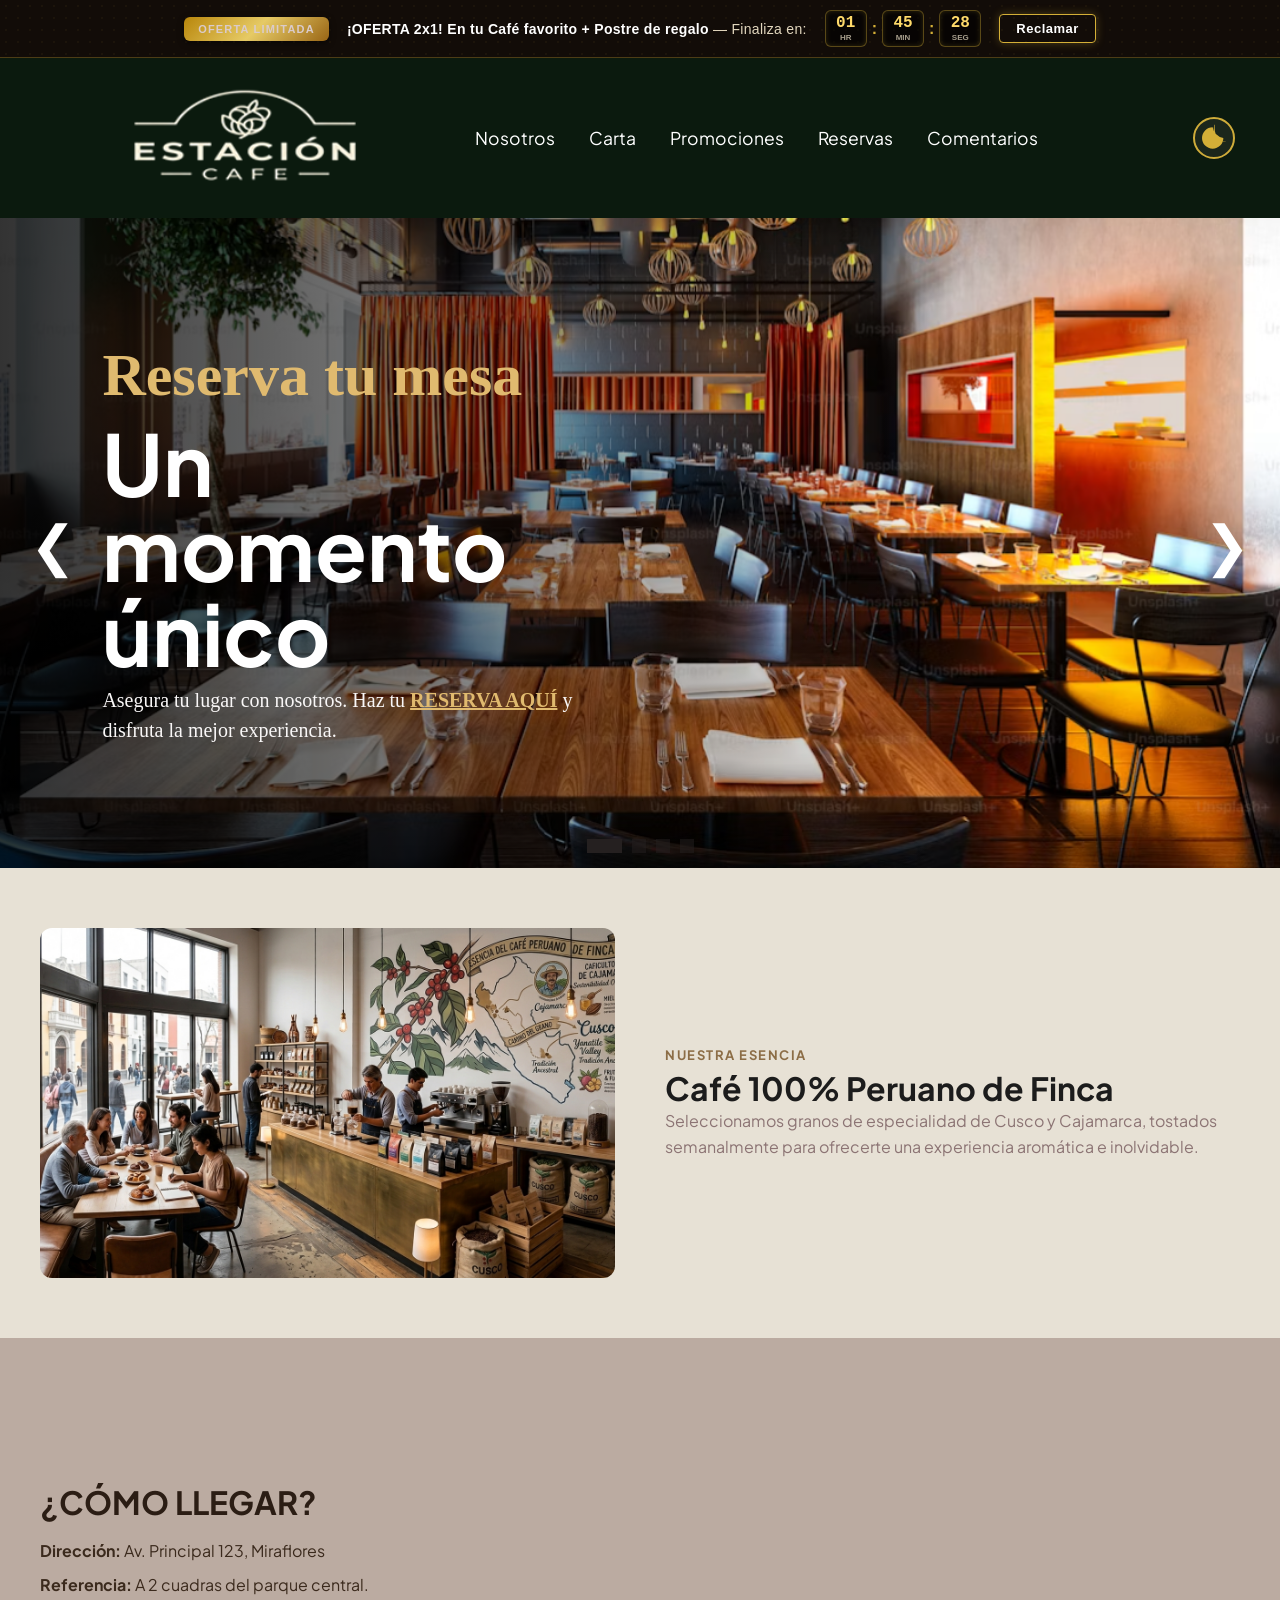
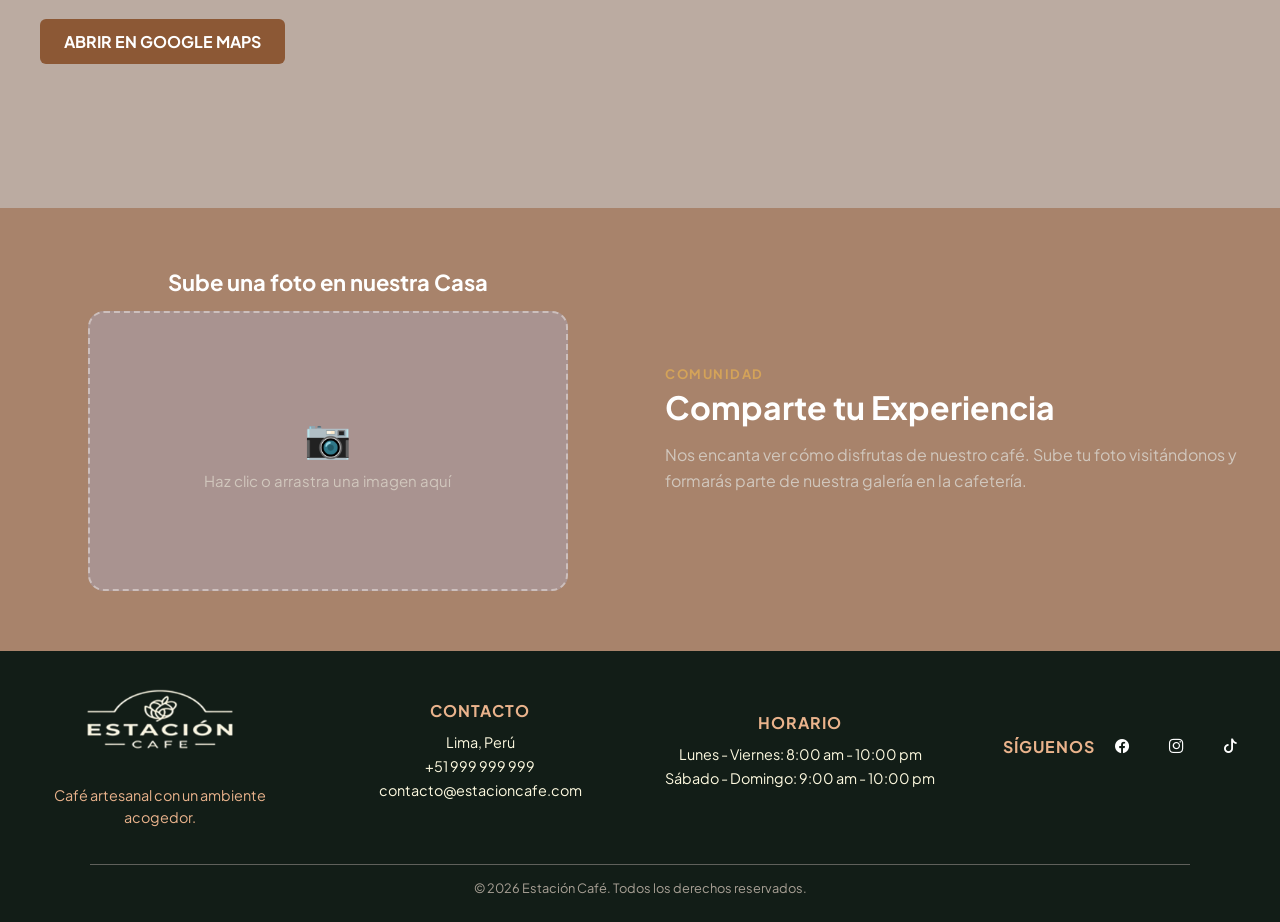
==== Cafetería/Cafetería/index.html @ 11859a03 "Merge branch 'main' of https://github.com/yanjosueflores-glitch/cafeteria-web" ====
<!DOCTYPE html>
<html lang="es">

<head>
    <meta charset="UTF-8">
    <meta name="viewport" content="width=device-width, initial-scale=1.0">
    <title>Estación Café</title>
    <link rel="stylesheet" href="css/estilos.css">
    <link rel="stylesheet" href="https://cdn.jsdelivr.net/npm/bootstrap-icons@1.13.1/font/bootstrap-icons.min.css">
</head>

<body>
    
      <!-- BANNER DE PROMOCIÓN SUPERIOR -->
<div class="promo-banner">
  <div class="promo-container">
    
    <!-- Insignia Dorada -->
    <div class="promo-badge ">OFERTA LIMITADA</div>
    
    <!-- Texto de la Promoción -->
    <p class="promo-text">
      <strong>¡OFERTA 2x1! En tu Café favorito + Postre de regalo</strong> — Finaliza en:
    </p>

    <!-- Temporizador Digital (Horas : Minutos : Segundos) -->
    <div class="promo-timer">
      <div class="timer-box">
        <span id="hours">01</span>
        <small>HR</small>
      </div>
      <span class="timer-dots">:</span>
      <div class="timer-box">
        <span id="minutes">45</span>
        <small>MIN</small>
      </div>
      <span class="timer-dots">:</span>
      <div class="timer-box">
        <span id="seconds">30</span>
        <small>SEG</small>
      </div>
    </div>

    <!-- Botón con brillo / Call to Action -->
    <a href="#promociones" class="promo-btn">Reclamar</a>
  

    
  </div>
</div>
    <header>

        
        <a href="index.html"><img src="img/logo.png" alt="Logo de la cafetería"></a>

        <nav>
            <ul class="menu">
                <li><a href="nosotros.html">Nosotros</a></li>
                <li><a href="carta.html">Carta</a></li>
                <li><a href="promociones.html">Promociones</a></li>
                <li><a href="reservas.html">Reservas</a></li>
                <li><a href="comentarios.html">Comentarios</a></li>

                <li class="item-theme">
                    <button id="toggle-theme" class="btn-theme" aria-label="Cambiar tema">
                        <svg class="icon-moon" xmlns="http://www.w3.org/2000/svg" viewBox="0 0 24 24" fill="currentColor">
                            <path d="M12.3 2a10 10 0 0 0 9.21 12.86 9.93 9.93 0 0 1-9-9.86 9.88 9.88 0 0 1 .21-3zm-1.3 2a8 8 0 1 0 8 8 10 10 0 0 1-8-8z"/>
                        </svg>
                        <svg class="icon-sun" xmlns="http://www.w3.org/2000/svg" viewBox="0 0 24 24" fill="currentColor">
                            <path d="M12 7a5 5 0 1 0 0 10 5 5 0 0 0 0-10zm0-5a1 1 0 0 1 1 1v2a1 1 0 1 1-2 0V3a1 1 0 0 1 1-1zm0 17a1 1 0 0 1 1 1v2a1 1 0 1 1-2 0v-2a1 1 0 0 1 1-1zm10-8a1 1 0 0 1-1 1h-2a1 1 0 1 1 0-2h2a1 1 0 0 1 1 1zM5 12a1 1 0 0 1-1 1H2a1 1 0 1 1 0-2h2a1 1 0 0 1 1 1zm14.95-6.95a1 1 0 0 1 0 1.41l-1.42 1.42a1 1 0 1 1-1.41-1.41l1.42-1.42a1 1 0 0 1 1.41 0zm-14.14 14.14a1 1 0 0 1 0 1.41l-1.42 1.42a1 1 0 0 1-1.41-1.41l1.42-1.42a1 1 0 0 1 1.41 0zm14.14 0a1 1 0 0 1-1.41 0l-1.42-1.42a1 1 0 0 1 1.41-1.41l1.42 1.42a1 1 0 0 1 0 1.41zM6.34 6.34a1 1 0 0 1-1.41 0L3.51 4.93a1 1 0 1 1 1.41-1.41l1.42 1.42a1 1 0 0 1 0 1.41z"/>
                        </svg>
                    </button>
                </li>

               
            </ul>
        </nav>
    </header>

    <section class="banner">

        <div class="ruleta">

            <div class="ruleban">

                <!-- Imagen 1: Reservas -->
                <div class="rulebanimg">
                    <img src="img2/imgreservas.png" alt="Reservas">
                    <div class="textoBanners">
                        <h3>Reserva tu mesa</h3>
                        <h1>Un momento único</h1>
                        <p>Asegura tu lugar con nosotros. Haz tu <a href="reservas.html" class="link-clave">RESERVA AQUÍ</a> y disfruta la mejor experiencia.</p>
                    </div>
                </div>

                <!-- Imagen 2: Promociones -->
                <div class="rulebanimg">
                    <img src="img2/Bannerimg2.jpg" alt="Promociones">
                    <div class="textoBanners">
                        <h3>Especiales del mes</h3>
                        <h1>Promociones</h1>
                        <p>Descubre las ofertas de hoy. Revisa nuestras <a href="promociones.html" class="link-clave">PROMOCIONES</a> exclusivas.</p>
                    </div>
                </div>

                <!-- Imagen 3: Carta -->
                <div class="rulebanimg">
                    <img src="img2/Bannerimg3.jpg" alt="Carta">
                    <div class="textoBanners">
                        <h3>Sabor artesanal</h3>
                        <h1>Nuestra Carta</h1>
                        <p>Café de especialidad y repostería fina. Explora la <a href="carta.html" class="link-clave">CARTA COMPLETA</a>.</p>
                    </div>
                </div>

                <!-- Imagen 4: Nosotros -->
                <div class="rulebanimg">
                    <img src="img2/Bannerimg4.jpg" alt="Nosotros">
                    <div class="textoBanners">
                        <h3>Conócenos</h3>
                        <h1>Estación Café</h1>
                        <p>Pasión por el detalle y el mejor ambiente. Descubre más sobre <a href="nosotros.html" class="link-clave">NOSOTROS</a>.</p>
                    </div>
                </div>

            </div>

            <div class="antes">&#10094;</div>
            <div class="luego">&#10095;</div>

            <div class="imgban">
                <span class="area active"></span>
                <span class="area"></span>
                <span class="area"></span>
                <span class="area"></span>
            </div>

        </div>

    </section>

    <section class="seccion-principal">

  <!-- BLOQUE 1: Fondo Claro (Imagen Izquierda, Texto Derecha) -->
  <div class="bloque-fila fondo-claro">
    <div class="contenido-ancho">
      <div class="bloque-media">
        <img src="img2/cafecinimg.jpg" alt="Café 100% Peruano de Finca">
      </div>
      <div class="bloque-texto">
        <span class="subtitulo">NUESTRA ESENCIA</span>
        <h2>Café 100% Peruano de Finca</h2>
        <p>Seleccionamos granos de especialidad de Cusco y Cajamarca, tostados semanalmente para ofrecerte una experiencia aromática e inolvidable.</p>
      </div>
    </div>
  </div>

  <!-- BLOQUE 2: Fondo Oscuro (Texto Izquierda, Mapa Derecha) -->
  <div class="bloque-fila fondo-oscuro">
    <div class="contenido-ancho">
      <div class="bloque-texto">
        <h2>¿CÓMO LLEGAR?</h2>
        <p><strong>Dirección:</strong> Av. Principal 123, Miraflores</p>
        <p><strong>Referencia:</strong> A 2 cuadras del parque central.</p>
        <a href="https://maps.google.com" target="_blank" class="btn-mapa">ABRIR EN GOOGLE MAPS</a>
      </div>
      <div class="bloque-media">
        <iframe 
          src="https://www.google.com/maps/embed?pb=..." 
          loading="lazy">
        </iframe>
      </div>
    </div>
  </div>

  <!-- BLOQUE 3: Comunidad / Subida de Foto (Foto Izquierda, Texto Derecha) -->
<div class="bloque-fila fondo-terciario">
  <div class="comunidad-contenedor">
    
    <!-- LADO IZQUIERDO: CUADRO DE SUBIDA DE FOTO -->
    <div class="comunidad-columna-foto">
      <p class="comunidad-titulo-foto">Sube una foto en nuestra Casa</p>
      
      <label for="foto-input" class="comunidad-dropzone">
        <div id="comunidad-contenido-dropzone">
          <div class="comunidad-icono">📷</div>
          <span class="comunidad-texto-instruccion">Haz clic o arrastra una imagen aquí</span>
        </div>
        <input type="file" id="foto-input" accept="image/*" class="comunidad-input-oculto">
      </label>
    </div>

    <!-- LADO DERECHO: TEXTO INFORMATIVO -->
    <div class="comunidad-columna-texto">
      <span class="comunidad-subtitulo">COMUNIDAD</span>
      <h2 class="comunidad-titulo">Comparte tu Experiencia</h2>
      <p class="comunidad-descripcion">Nos encanta ver cómo disfrutas de nuestro café. Sube tu foto visitándonos y formarás parte de nuestra galería en la cafetería.</p>
    </div>

  </div>
</div>

</section>

    <footer>
        <div class="footer-contenedor">

            <div class="footer-info">
                <a href="index.html"><img src="img/logo.png" alt="Logo de la cafetería"></a>
                <p>Café artesanal con un ambiente acogedor.</p>
            </div>

            <div class="footer-contacto">
                <h4>Contacto</h4>
                <p>Lima, Perú</p>
                <p>+51 999 999 999</p>
                <p>contacto@estacioncafe.com</p>
            </div>

            <div class="footer-horario">
                <h4>Horario</h4>
                <p>Lunes - Viernes: 8:00 am - 10:00 pm</p>
                <p>Sábado - Domingo: 9:00 am - 10:00 pm</p>
            </div>

            <div class="footer-redes">
                <h4>Síguenos</h4>
                <a href="#"><i class="bi bi-facebook"></i></a><br>
                <a href="#"><i class="bi bi-instagram"></i></a><br>
                <a href="#"><i class="bi bi-tiktok"></i></a>
            </div>

        </div>

        <hr>
        <p class="copyright">
            © 2026 Estación Café. Todos los derechos reservados.
        </p>
    </footer>

    <script src="js/index.js"></script>
</body>

</html>
---- Cafetería/Cafetería/css/estilos.css ----
@import url('https://fonts.googleapis.com/css2?family=Plus+Jakarta+Sans:wght@400;500;600;700;800&family=Fraunces:wght@400;600;700&family=Karla:wght@400;500&display=swap');

* {
  margin: 0;
  padding: 0;
  box-sizing: border-box;
}

body {
  margin: 0;
  padding: 0;
  background-color: #eef4ed;
  font-family: 'Plus Jakarta Sans', sans-serif; /* Misma fuente uniforme para todo el sitio */
}
/* --- NAVEGACIÓN PRINCIPAL --- */

/* 1. Estilo base de las opciones del menú */
ul.menu li a {
  color: #ffffff;             /* Texto blanco */
  text-decoration: none;
  font-size: 15px;
  position: relative;
  padding: 8px 12px;
  transition: color 0.3s ease;
}

/* 2. Línea inferior (oculta por defecto) */
ul.menu li a::after {
  content: '';
  position: absolute;
  bottom: -2px;
  left: 50%;
  width: 0%;
  height: 2px;
  background-color: #c5a059;   /* Dorado de Reservas */
  transition: width 0.3s ease, left 0.3s ease;
  border-radius: 2px;
}

/* 3. Efecto al pasar el mouse (Hover) */
ul.menu li a:hover {
  color: #c5a059;             /* Cambia a dorado */
}

ul.menu li a:hover::after {
  width: 100%;                /* Expande la línea */
  left: 0;
}
/* ==========================================
   HEADER / BARRA SUPERIOR (EXPANDIDA HACIA ABAJO)
   ========================================== */
header {
  display: flex !important;
  justify-content: space-between !important;
  align-items: center !important;
  height: 160px !important;       /* Altura vertical fija y amplia */
  min-height: 120px !important;
  padding: 0 45px !important;     /* Espacio lateral */
  background-color: #0b1a0e !important;
  position: sticky !important;
  top: 0 !important;
  width: 100% !important;
  box-sizing: border-box !important;
  z-index: 1000 !important;
}

header nav {
  flex: 1;
  display: flex;
  align-items: center;
  margin-left: 20px !important; /* Reducido de 45px a 20px */
  min-width: 0;                 /* Evita desbordamiento flex */
}

header > a {
  display: inline-block;
  text-decoration: none;
}

/* Logo con mayor tamaño vertical y horizontal */
header > a img,
.logo-header {
  width: 400px !important;
  max-height: auto !important;
  height: auto !important;
  display: block !important;
  object-fit: contain;
  flex-shrink: 0;
}

header > a:hover img {
  transform: scale(1.08);
}

header > a img.prendido {
  animation: parpadeo-lento 15s ease-in-out forwards;
}

@keyframes parpadeo-lento {
  0% {
    filter: drop-shadow(0 0 6px #ffee55) 
            drop-shadow(0 0 18px #ffcc00) 
            drop-shadow(0 0 35px rgba(255, 204, 0, 0.85));
  }
  10%, 30%, 50%, 70%, 90% {
    filter: drop-shadow(0 0 2px #ffee55) 
            drop-shadow(0 0 8px rgba(255, 204, 0, 0.4));
  }
  20%, 40%, 60%, 80% {
    filter: drop-shadow(0 0 6px #ffee55) 
            drop-shadow(0 0 18px #ffcc00) 
            drop-shadow(0 0 35px rgba(255, 204, 0, 0.85));
  }
  100% {
    filter: drop-shadow(0 0 0px transparent);
  }
}

/* ==========================================
   MENÚ DE NAVEGACIÓN
   ========================================== */
.menu {
  display: flex;
  align-items: center;
  gap: 14px !important;         /* Reducido para dar espacio al clima */
  list-style: none;
  margin: 0;
  padding: 0;
  width: 100%;
}

.menu li a {
  font-size: 1.1rem !important;
  padding: 8px 10px !important;
  white-space: nowrap;
}

.menu .item-theme {
  margin-left: auto;
}

.item-theme svg {
  width: 32px !important;
  height: 32px !important;
  cursor: pointer;
}

.menu li a.active {
  color: #d4a359 !important;
  font-weight: 700 !important;
}

.menu li a:hover {
  color: #d4a359;
  transform: translateY(-2px);
  text-shadow: 0 0 12px rgba(212, 175, 55, 0.4);
}

.menu li a::after {
  content: '';
  position: absolute;
  bottom: 2px;
  left: 0;
  width: 100%;
  height: 2px;
  background: linear-gradient(90deg, #b39229, #f3e5ab);
  border-radius: 2px;
  transform: scaleX(0);
  transform-origin: bottom right;
  transition: transform 0.35s cubic-bezier(0.25, 1, 0.5, 1);
}

.menu li a:hover::after,
.menu li a.active::after {
  transform: scaleX(1);
  transform-origin: bottom left;
  box-shadow: 0 2px 8px rgba(212, 175, 55, 0.6);
}

/* ==========================================
   TIPOGRAFÍA Y BANNER
   ========================================== */
h2, h4 {
  font-family: 'Plus Jakarta Sans', sans-serif;
  font-size: 2rem;
}

.banner {
  position: relative;
  width: 100%;
  height: 650px;
  display: flex;
  justify-content: center;
  margin: 0;
}

.textoBanners {
  position: absolute;
  top: 50%;
  left: 8%;
  transform: translateY(-50%);
  z-index: 10;
  color: #ffffff;
  max-width: 500px;
  text-align: left;
}

.textoBanners h3 {
  font-size: 60px;
  color: #e0ba6f;
  margin: 0;
  font-family: 'constantia', 'palatino linotype';
}

.textoBanners h1 {
  font-size: 85px;
  margin: 10px 0;
  line-height: 1;
}

.textoBanners p {
  color: rgb(249, 247, 247);
  font-size: 20px;
  line-height: 1.5;
  max-width: 500px;
  font-family: 'calibri', 'arial black';
}

.rulebanimg::before {
  content: '';
  position: absolute;
  top: 0;
  left: 0;
  width: 100%;
  height: 100%;
  background: linear-gradient(to right, rgba(0, 0, 0, 0.8) 0%, rgba(0, 0, 0, 0.45) 40%, rgba(0, 0, 0, 0) 75%);
  z-index: 2;
  pointer-events: none;
}

.ruleta {
  position: relative;
  width: 100%;
  height: 100%;
  overflow: hidden;
}

.ruleban {
  position: relative;
  z-index: 10;
  display: flex;
  width: 100%;
  transition: transform 0.6s ease-in-out;
}

.rulebanimg {
  position: relative;
  min-width: 100%;
  height: 650px;
  box-sizing: border-box;
  overflow: hidden;
}

.rulebanimg img {
  width: 100%;
  height: 100%;
  object-fit: cover;
  display: block;
  position: relative;
  z-index: 1;
}

.antes,
.luego {
  position: absolute;
  top: 50%;
  transform: translateY(-50%);
  color: white;
  font-size: 55px;
  cursor: pointer;
  user-select: none;
  padding: 10px;
  transition: .3s;
  z-index: 25;
}

.antes {
  left: 20px;
}

.luego {
  right: 20px;
}

.imgban {
  position: absolute;
  bottom: 15px;
  width: 100%;
  display: flex;
  justify-content: center;
  gap: 10px;
  z-index: 25;
  border-radius: 0;
}

.link-clave {
  color: #e0ba6f;
  text-decoration: underline;
  font-weight: bold;
  transition: all 0.3s ease;
  display: inline-block;
}

.link-clave:hover {
  color: #ffffff;
  text-shadow: 0 0 10px rgba(224, 186, 111, 0.9);
  transform: translateY(-2px);
}

.area {
  width: 14px;
  height: 14px;
  background: rgb(37, 32, 32);
  border-radius: 0;
  opacity: .5;
  cursor: pointer;
  transition: .3s;
}

.area.active {
  width: 35px;
  border-radius: 0;
  opacity: 1;
}

/* ==========================================
   SECCIONES Y BLOQUES INFERIORES
   ========================================== */
.seccion-intermedia {
  background-color: #1d1c17;
  padding: 60px 8%;
}

.seccion-principal {
  width: 100%;
}

.bloque-fila {
  width: 100%;
  padding: 60px 20px;
  box-sizing: border-box;
}

.fondo-claro {
  background-color: #e7e1d5;
}

.fondo-oscuro {
  background-color: #bbaba1;
}

.contenido-ancho,
.comunidad-contenedor {
  width: 100%;
  max-width: 1200px;
  margin: 0 auto;
  display: grid;
  grid-template-columns: 1fr 1fr;
  gap: 50px;
  align-items: center;
}

.bloque-media {
  width: 100%;
  height: 350px;
  border-radius: 12px;
  overflow: hidden;
}

.bloque-media img,
.bloque-media iframe {
  width: 100%;
  height: 100%;
  object-fit: cover;
  border: none;
}

.bloque-texto {
  display: flex;
  flex-direction: column;
  justify-content: center;
}

.fondo-claro .subtitulo {
  color: #8c6d46;
  font-size: 13px;
  letter-spacing: 1.5px;
  font-weight: bold;
}

.fondo-claro h2 {
  color: #1c1c1c;
  font-size: 32px;
  margin-top: 5px;
}

.fondo-claro p {
  color: #8c7474;
  line-height: 1.6;
}

.fondo-oscuro h2 {
  color: #2b1d14;
  font-size: 32px;
  margin-bottom: 12px;
}

.fondo-oscuro p {
  color: #3b2a1d;
  line-height: 1.6;
  margin: 4px 0;
}

.btn-mapa {
  display: inline-block;
  margin-top: 18px;
  padding: 12px 24px;
  background-color: #8c5835;
  color: #ffffff;
  text-decoration: none;
  border-radius: 6px;
  font-weight: bold;
  width: fit-content;
  transition: background 0.3s ease;
}

.btn-mapa:hover {
  background-color: #6a3e20;
}

/* ==========================================
   SECCIÓN COMUNIDAD
   ========================================== */
.comunidad-columna-foto {
  width: 100%;
  display: flex;
  flex-direction: column;
  align-items: center;
}

.comunidad-titulo-foto {
  color: #ffffff;
  font-size: 22px;
  font-weight: bold;
  margin-bottom: 15px;
  text-align: center;
}

.comunidad-dropzone {
  width: 100%;
  max-width: 480px;
  height: 280px;
  border: 2px dashed rgba(255, 255, 255, 0.4);
  border-radius: 16px;
  background-color: rgba(170, 151, 151, 0.867);
  display: flex;
  flex-direction: column;
  justify-content: center;
  align-items: center;
  cursor: pointer;
  padding: 0;
  box-sizing: border-box;
  text-align: center;
  position: relative;
  overflow: hidden;
  transition: border-color 0.3s ease;
}

.fondo-terciario {
  background-color: #9e7157db;
}

.comunidad-dropzone:hover {
  border-color: #d4a359;
}

#comunidad-contenido-dropzone {
  width: 100%;
  height: 100%;
  display: flex;
  flex-direction: column;
  justify-content: center;
  align-items: center;
}

.comunidad-icono {
  font-size: 38px;
  margin-bottom: 10px;
}

.comunidad-texto-instruccion {
  color: #d1c7bd;
  font-size: 15px;
}

.comunidad-input-oculto {
  display: none !important;
}

.comunidad-imagen-previa {
  width: 100% !important;
  height: 100% !important;
  object-fit: cover !important;
  border-radius: 14px;
  display: block;
}

.comunidad-columna-texto {
  display: flex;
  flex-direction: column;
  justify-content: center;
}

.comunidad-subtitulo {
  color: #d4a359;
  font-size: 13px;
  letter-spacing: 1.5px;
  font-weight: bold;
}

.comunidad-titulo {
  color: #ffffff;
  font-size: 32px;
  margin-top: 5px;
  margin-bottom: 15px;
}

.comunidad-descripcion {
  color: #d1c7bd;
  line-height: 1.6;
  margin: 0;
}

.texto-cambiar-flotante {
  position: absolute;
  bottom: 12px;
  background-color: rgba(0, 0, 0, 0.7);
  color: #d4a359;
  padding: 6px 14px;
  border-radius: 20px;
  font-size: 13px;
  font-weight: bold;
}

/* Modificamos .tarjeta para que sirva para la nueva tarjeta-imagen */
.tarjeta {
    flex: 1;
    height: 220px;              /* Le damos altura fija para la imagen */
    border-radius: 10px;        /* Mantenemos tu border-radius original */
    box-shadow: 0px 2px 10px rgba(0,0,0,0.1);
    position: relative;
    overflow: hidden;           /* Corta la imagen para que respete las esquinas redondeadas */
    display: block;             /* Necesario si .tarjeta ahora es un enlace <a> */
    border: 2px solid transparent; /* Marco invisible para evitar saltos */
    transition: transform 0.3s ease, border-color 0.3s ease, box-shadow 0.3s ease;
}

/* Imagen dentro de la tarjeta */
.tarjeta img {
    width: 100%;
    height: 100%;
    object-fit: cover;
    display: block;
}


.tarjeta h3 {
    position: absolute;
    bottom: 15px;
    left: 50%;
    transform: translateX(-50%);
    margin: 0;
    background-color: rgba(255, 255, 255, 0.9); 
    color: #4e342e;             
    padding: 6px 16px;
    border-radius: 20px;
    font-size: 1rem;
    pointer-events: none;
    white-space: nowrap;
}


.tarjeta:hover {
    transform: scale(1.04);
    border-color: #f1c40f;      
    box-shadow: 0px 8px 20px rgba(0,0,0,0.25);
}

footer{
    background: #4e342e;
    color: white;
    text-align: center;
    padding: 20px;
    
}

.formulario{
    width: 50%;
    max-width: 700px;
    margin: 50px auto;

    background: rgba(255, 255, 255, 0.077);
    backdrop-filter: blur(12px);
    -webkit-backdrop-filter: blur(12px);

    
    border-radius: 20px;

    padding: 40px;

    box-shadow: 0 8px 30px rgba(0,0,0,0.30);
}

.formulario h2{
    text-align: center;
    margin-bottom: 25px;
    color:#1b1210;
}

.formulario form{
    display:flex;
    flex-direction: column;
}



.formulario button{
    background: #5d4037;
    border-radius: 12px;
    font-size: 18px;
    font-weight: bold;
    transition: .3s;
}

.formulario button:hover{
    background: #7a5448;
    transform: translateY(-2px);
}



.form-floating label{
    margin: 0 !important;
    font-weight: normal !important;
}

.form-floating input,
.form-floating textarea,
.form-floating select{
    padding: 1rem 0.75rem !important;
}

.btn{
    display:inline-block;
    margin-top:15px;
    padding:10px 20px;
    background:#4d7079;
    color:rgb(255, 255, 255);
    text-decoration:none;
    border-radius:5px;
}

.btn:hover{
    background:#bea9a2;
}

.productos{
    width:90%;
    margin:auto;
    padding:40px 0;
}
/* Estilo para el titulo nuestra carta */
.productos h2{
  margin-bottom:30px;
  font-family:Georgia, 'Times New Roman', Times, serif; 
  color: #40221c;
  font-size: 36px;
  font-weight:700;
  letter-spacing: 5px;
  text-align:center;
}

     .contenedor-filtros {
  text-align: center;
  margin: 20px 0;
}

.btn-filtro {
  background-color: #3d2314;
  color: #fff;
  border: none;
  padding: 10px 20px;
  margin: 0 5px;
  border-radius: 5px;
  cursor: pointer;
  font-size: 16px;
  transition: background 0.3s;
}

.btn-filtro:hover, .btn-filtro.active {
  background-color: #6b3e23;
}
.btn-cerrar {
  background: none;
  border: none;
  color: #fff;
  font-size: 1.3rem;
  cursor: pointer;
}
.itemPedido {
  display: flex;
  justify-content: space-between;
  align-items: center;
  margin-bottom: 12px;
  padding-bottom: 10px;
  border-bottom: 1px solid #3d2314;
  font-size: 0.95rem;
}

.total-contenedor {
  display: flex;
  justify-content: space-between;
  font-size: 1.2rem;
  font-weight: bold;
  margin-bottom: 15px;
}

.btn-confirmar {
  width: 100%;
  padding: 12px;
  background-color: #c88d51;
  color: #fff;
  border: none;
  border-radius: 5px;
  font-weight: bold;
  cursor: pointer;
  transition: background 0.3s;
}

.btn-confirmar:hover {
  background-color: #a6703c;
}
.producto {
  
  border: 4px solid #cfad3c; 
  
  background: linear-gradient(180deg, #d4af37 0%, #a46f18 100%);
  
  

  
 box-shadow: 0 4px 10px rgba(212, 175, 55, 0.3); 
  

  overflow: hidden; 
  
  
  transition: transform 0.3s ease, box-shadow 0.3s ease;
}

.producto:hover {
  transform: translateY(-5px);
  box-shadow: 0 6px 18px rgba(212, 175, 55, 0.7);
}

.productos {
  /* Imagen de fondo de madera */
  background-image: url('../img/baner8.jpg');
  
  
  background-size: cover;          
  background-position: center;     
  background-repeat: no-repeat;    
  

  padding: 40px 20px;
  width: 100%;
  min-height: 100vh;               
}


.productos h3{
    background:#40221c;
    color: #ffffff;
    display: block;
    margin: 0 auto ;
    width: fit-content;
    padding: 12px 25px;
    border-radius: 12px;
    margin-bottom: 45px;
    margin-top: 50px;
    box-shadow: 0 3px 8px rgba(53, 181, 15, 0.2);
    
}
  /* Estilo para el contenedor de carta */
.contenedor-productos{
    display:flex;
    flex-wrap:wrap;
    gap:30px;
    justify-content:center;
    
}

.producto{
    width:300px;
    background: linear-gradient(
    200deg, 
    rgba(228, 226, 223, 0.75) 0%, 
    rgba(140, 90, 39, 0.85) 100%
    );
    border-radius:10px;
    overflow:hidden;
    box-shadow:0px 0px 10px rgba(97, 29, 169, 0.15);
    padding-bottom:20px;
    
  background-color: #fcf6e6; 
  border-radius: 16px;       
  overflow: hidden;          

    
}

.producto:hover {
    transform: scale(1.05);
    box-shadow: 0px 15px 30px 10px rgba(152, 106, 49, 0.35);
}

.producto img{
    width:100%;
    height:220px;
    object-fit:cover;
    
}

.producto h4{
    padding:15px;
    margin:0;
    text-align: center;
}

.producto p{
    padding:0 15px;
    text-align: center;   
}

.producto label{
    display:block;
    padding:0 15px;
    margin-top:10px;
}

.producto input{
    margin:10px 15px;
    width:80px;
    padding:8px;
}

.producto button{
    margin-left:15px;
    padding:10px 20px;
    border:none;
    background:#5d4037;
    color:rgb(255, 249, 249);
    border-radius:5px;
    cursor:pointer;
}

.producto button:hover{
    background:#3a2615;
}

.pedido{
    width:90%;
    margin:50px auto;
    background:rgb(222, 198, 198);
    padding:30px;
    border-radius:10px;
    box-shadow:0px 0px 10px rgba(0,0,0,0.15);
}

.pedido h2{
    margin-bottom:20px;
}

.itemPedido{
    display:flex;
    justify-content:space-between;
    padding:10px;
    border-bottom:1px solid #f6c6c6;
}

.promociones{
    width:90%;
    margin:auto;
    padding:40px 0;
}

.promociones h2{
    text-align:center;
    margin-bottom:40px;
}

.contenedor-promociones{

    display:grid;

    grid-template-columns:
    repeat(2,1fr);

    gap:30px;

}

.promo{

    background:white;

    border-radius:10px;

    overflow:hidden;

    box-shadow:0px 0px 15px rgba(0,0,0,0.15);

}

.promo img{

    width:100%;

    height:250px;

    object-fit:cover;

}

.promo h3{

    padding:15px;

}

.promo p{

    padding:0 15px;

}

.promo h4{

    padding:0 15px;

    color:#8b4513;

}

.promo button{

    margin:15px;

    padding:12px 20px;

    border:none;

    border-radius:5px;

    background:#5d4037;

    color:white;

    cursor:pointer;

}

.promo button:hover{

    background:#3e2723;

}

.confirmacion{

    margin-top:20px;

    background:#d4edda;

    color:#155724;

    padding:15px;

    border-radius:5px;

    font-weight:bold;

}

.pedido{
    width:90%;
    margin:50px auto;
    background:white;
    padding:30px;
    border-radius:10px;
    box-shadow:0px 0px 10px rgba(0,0,0,0.15);
}

.itemPedido{
    display:flex;
    justify-content:space-between;
    padding:10px;
    border-bottom:1px solid #ddd;
}

.cantidad-box{
    display: flex;
    flex-direction: column;
    gap: 5px;
    margin: 10px 0;
}

.cantidad-box label{
    font-weight: bold;
    color: #333;
}

.cantidad-box input{
    width: 120px;
    padding: 8px;
    border: 1px solid #ccc;
    border-radius: 5px;
}

table{

    width:100%;

    border-collapse:collapse;

    margin-top:30px;

    background:white;

}

th{

    background:#5d4037;

    color:white;

}

th,
td{

    padding:12px;

    border:1px solid #ccc;

    text-align:center;

}

.comentarios{

    width: 90%;

    margin: auto;

    padding:40px ;

}

.comentario{

    background:rgb(252, 252, 252);

    padding:15px;

    margin: 0 auto 20px;

    max-width: 500px;

    border-radius:10px;

    box-shadow:0px 0px 10px rgba(26, 2, 2, 0.1);

}

.comentario h3{

    color:#5d4037;

    margin-bottom:10px;

}

footer{
    background-color:#121d17;
    
    
}




.footer-contenedor{
    display: flex;
    align-items: flex-start;
    align-items: center;
    justify-content: space-between;
    flex-wrap: wrap;
    gap: 40px


    
}

.footer-redes {
    display: flex;
        justify-content: center;
    gap: 20px;
}



.footer-info,
.footer-contacto,
.footer-horario,
.footer-redes {
  flex: 1;
  min-width: 200px;
}
 
.footer-info img {
  height: 100px;
  margin-bottom: 10px;
}
 
.footer-info p {
  color: #ebb48dfe;
  font-size: 0.9rem;
  line-height: 1.5;
  text-align: center;
  
}
 
footer h4 {
  color:#ebb48dfe ;
  margin-bottom: 12px;
  font-size: 1rem;
  letter-spacing: 1px;
  text-transform: uppercase;
}
 
footer p {
  font-size: 0.9rem;
  margin-bottom: 6px;
  color: #fefae0;
  
}
 
.footer-redes a {
  display: inline-block;
  
  text-decoration: none;
  margin-bottom: 8px;
  font-size: 0.9rem;
  transition: color 0.2s ease;
  color: inherit;
}
 
.footer-redes a:hover {
  color: #8c7258;
}
 
footer hr {
  border: none;
  border-top: 1px solid #5F605B;
  margin: 30px auto 15px;
  max-width: 1100px;
}
 
.copyright {
  text-align: center;
  font-size: 0.8rem;
  color: #A9A196;
  margin-top: 10px;
}


.fondoReserva{
    background-image: url(../img/fondoReserva.jpg);
    background-size: cover;
    background-position: 30% top;
    background-repeat: no-repeat;
    background-attachment: fixed;
    min-height: 100vh;
}

/*estilos del  apratado sobre nosotros*/
  .nosotros {
            background: white;
            text-align: center;
            padding: 50px 80px;
        }

        .nosotros h2 {
            font-size: 38px;
            color: #2b160a;
            margin-bottom: 20px;
        }

        .nosotros p {
            max-width: 1000px;
            margin: 20px auto;
            line-height: 1.8;
            font-size: 18px;
        }

        .tarjeta-nosotros {
            position: static;
            height: auto;
        }

        .tarjeta-nosotros img {
            height: 220px;
        }

        .tarjeta-nosotros h3 {
            position: static;
            background: none;
            color: #4e342e;
            transform: none;
            padding: 20px 0 10px;
            font-size: 1.3rem;
            margin: 0;
        }

        .tarjeta-nosotros p {
            position: static;
            padding: 0 25px 25px;
            line-height: 1.6;
            color: #333;
            font-size: 1rem;
            margin: 0;
        }
    
        
        .nosotros {
            padding: 0;
        }

        .fila-nosotros {
            display: flex;
            align-items: center;
            gap: 60px;
            padding: 60px 80px;
        }

        .fila-nosotros:nth-child(even) {
            flex-direction: row-reverse;
        }

        .fila-cafe-1 {
            background: #f4ede4;
        }

        .fila-cafe-2 {
            background: #e8dcc8;
        }

        .fila-cafe-3 {
            background: #ddc9a3;
        }

        .fila-img {
            flex: 1;
        }

        .fila-img img {
            width: 100%;
            height: 320px;
            object-fit: cover;
            border-radius: 12px;
            box-shadow: 0px 6px 18px rgba(0,0,0,0.15);
        }

        .fila-texto {
            flex: 1;
            text-align: left;
            max-width: 500px;
        }

        .fila-texto h2 {
            font-size: 34px;
            color: #3e2723;
            margin-bottom: 20px;
        }

        .fila-texto p {
            font-size: 18px;
            line-height: 1.8;
            color: #3e2723;
            margin-bottom: 15px;
        }

        @media (max-width: 768px) {
            .fila-nosotros,
            .fila-nosotros:nth-child(even) {
                flex-direction: column;
                text-align: center;
                padding: 40px 30px;
            }

            .fila-texto {
                max-width: 100%;
                text-align: center;
            }
        }


   /* --- ESTILOS DEL MENÚ Y NAVEGACIÓN --- */
header {
  background-color: #122115;
  display: flex;
  align-items: center;
  justify-content: space-between;
  padding: 15px 40px;
}

/* --- UNIFICACIÓN DE COLOR DE HEADER Y FOOTER EN MODO OSCURO --- */


body.dark-mode,
body.dark-mode header,
body.dark-mode main,
body.dark-mode footer,
body.dark-mode .pie-pagina,
body.dark-mode [class*="footer"] {
  background-color: #0d140e !important; 
  background-image: none !important;
}

.menu {
  display: flex;
  align-items: center;
  list-style: none;
  gap: 25px;
  margin: 0;
  padding: 0;
}

.menu a {
  color: #f3efe6;
  text-decoration: none;
  font-size: 16px;
  transition: color 0.3s ease;
}

.menu a:hover {
  color: #c09a58;
}


/* --- BARRA DE BÚSQUEDA CARTA --- */


.buscador-container {
  display: flex;
  align-items: center;
  justify-content: center;
  max-width: 650px;
  width: 90%;
  margin: 20px auto 30px auto;
  padding: 4px;
  background-color: #efe5d8;
  border: 2px solid #8c5a32;
  border-radius: 12px;
  box-shadow: 0 4px 10px rgba(0, 0, 0, 0.15);
}

.input-wrapper {
  display: flex;
  align-items: center;
  flex: 1;
  padding-left: 14px;
}

.icono-lupa {
  width: 20px;
  height: 20px;
  color: #6e472a;
  margin-right: 10px;
  flex-shrink: 0;
}

.input-wrapper input {
  width: 100%;
  padding: 10px 5px;
  font-size: 15px;
  font-family: inherit;
  color: #3b2314;
  background: transparent;
  border: none;
  outline: none;
}

.input-wrapper input::placeholder {
  color: #8c7664;
}

.buscador-container button {
  padding: 10px 28px;
  font-size: 15px;
  font-weight: 600;
  font-family: inherit;
  color: #ffffff;
  background-color: #5c3821;
  border: none;
  border-radius: 8px;
  cursor: pointer;
  transition: background-color 0.25s ease;
  margin-left: 6px;
}

.buscador-container button:hover {
  background-color: #422614;
}


header {
  display: flex;
  align-items: center;
  justify-content: space-between;
  padding: 15px 30px;
}

/* --- BOTÓN CIRCULAR MODO OSCURO / DÍA --- */
.btn-theme {
  width: 42px;
  height: 42px;
  border-radius: 50%;
  border: 2px solid #cfac3a; 
  background-color: #1b261b; 
  color: #d4af37;
  cursor: pointer;
  display: flex;
  align-items: center;
  justify-content: center;
  transition: all 0.3s ease;
  margin-left: 20px;
}

.btn-theme:hover {
  background-color: #d4af37;
  color: #1b261b;
  transform: scale(1.08);
}

.btn-theme svg {
  width: 22px;
  height: 22px;
}


.btn-theme .icon-sun {
  display: none; 
}


body.dark-mode {
  background-color: #121212;
  color: #e0e0e0;
}


body.dark-mode .seccion-carta,
body.dark-mode .contenedor-productos {
  background-color: #1e1e1e;
}

body.dark-mode .producto {
  background-color: #2a2a2a;
  color: #ffffff;
  border-color: #444;
}

body.dark-mode h2, 
body.dark-mode h4 {
  color: #f1c40f; 
}


body.dark-mode .btn-theme .icon-moon {
  display: none;
}

body.dark-mode .btn-theme .icon-sun {
  display: block;
  color: #f1c40f;
}

body.dark-mode {
  background-color: #0f1c15; 
  color: #e2d7c5;          
}


body.dark-mode header {
  background-color: #0b140f;
  border-bottom: 1px solid #2a3d31;
}

body.dark-mode nav ul li a {
  color: #e2d7c5;
}

body.dark-mode nav ul li a:hover {
  color: #d4af37; 
}

/* Títulos principales e importantes */
body.dark-mode h1,
body.dark-mode h2,
body.dark-mode h3,
body.dark-mode h4 {
  color: #d4af37;
}

body.dark-mode .seccion-carta,
body.dark-mode .productos,
body.dark-mode .contenedor-productos {
  background-color: #0f1c15;
}

body.dark-mode .producto {
  background-color: #16261d;
  border: 1px solid #2a3d31;
  color: #e2d7c5;
}

body.dark-mode .btn-theme {
  background-color: #d4af37;
  color: #0f1c15;            
  border-color: #d4af37;
}

body.dark-mode .btn-theme .icon-moon {
  display: none;
}

body.dark-mode .btn-theme .icon-sun {
  display: block;
}

body.dark-mode,
body.dark-mode .seccion-carta,
body.dark-mode .productos,
body.dark-mode section {
  background-image: none !important; 
  background-color: #0d1a12 !important;
  color: #f1c40f;
}

body.dark-mode h1,
body.dark-mode h2,
body.dark-mode h3,
body.dark-mode h4,
body.dark-mode label {
  color: #e6c687 !important;
}

body.dark-mode .producto,
body.dark-mode .card {
  background-color: #1a2e22; 
  border: 1px solid #2d4737;
  box-shadow: 0 4px 12px rgba(0, 0, 0, 0.4);
}

body.dark-mode .buscador-container {
  background-color: #122218;
  border-color: #d4af37;
}

body.dark-mode .buscador-container input {
  color: #ffffff;
}

body.dark-mode .icono-lupa {
  color: #d4af37;
}


body.dark-mode,
body.dark-mode main,
body.dark-mode section,
body.dark-mode div,
body.dark-mode article,
body.dark-mode .nosotros,
body.dark-mode .historia,
body.dark-mode .mision,
body.dark-mode .vision {
  background-color: #121d17 !important;
  background-image: none !important;
}

body.dark-mode p,
body.dark-mode span,
body.dark-mode li {
  color: #e2d7c5 !important;
}

body.dark-mode h1,
body.dark-mode h2,
body.dark-mode h3,
body.dark-mode h4 {
  color: #d4af37 !important;
}

body.dark-mode .banner,
body.dark-mode .ruleta,
body.dark-mode .ruleban,
body.dark-mode .rulebanimg,
body.dark-mode .textoBanners {
  background-color: transparent !important;
  background-image: none !important;
}
body.dark-mode .textoBanners h1,
body.dark-mode .textoBanners h3 {
  color: #d4af37 !important; 
  text-shadow: 2px 2px 8px rgba(0, 0, 0, 0.8) !important;
}

body.dark-mode .textoBanners p {
  color: #ffffff !important; 
  text-shadow: 2px 2px 8px rgba(0, 0, 0, 0.8) !important;
}

body.dark-mode .textoBanners a.link-clave {
  color: #d4af37 !important; 
}
body.dark-mode .ruleta div[class*="indicador"],
body.dark-mode .banner div[class*="indicador"],
body.dark-mode .ruleta div[class*="puntos"],
body.dark-mode div[class*="ruleta"] > div:last-child {
  background-color: transparent !important;
  background-image: none !important;
}

body.dark-mode section.banner *,
body.dark-mode .banner *,
body.dark-mode .ruleta *,
body.dark-mode .ruleban * {
  background-color: transparent !important;
  background-image: none !important;
}
body.dark-mode .banner button,
body.dark-mode .ruleta button,
body.dark-mode .prev,
body.dark-mode .next {
  color: #ffffff !important;
  font-size: 24px;
}


/* Contenedor horizontal que pone el conversor a la DERECHA */
.fila-herramientas {
  display: flex;
  flex-direction: row; /* Alineación horizontal */
  justify-content: space-between;
  align-items: center; /* Alinea verticalmente al centro */
  gap: 15px;
  width: 100%;
  max-width: 1100px;
  margin: 20px auto 30px auto;
  padding: 0 10px;
}


/* 2. Conversor Compacto (A la Derecha) */
.card-conversor-derecha {
  background-color: #3b2319;
  border: 1px solid #c8a261;
  border-radius: 10px;
  padding: 8px 12px;
  box-shadow: 0 4px 10px rgba(0, 0, 0, 0.3);
  color: #c5a4a4;
  white-space: nowrap; /* Evita saltos de línea indeseados */
}

.titulo-conversor {
  font-size: 0.8rem;
  color: #f3e5ab;
  text-align: center;
  font-weight: bold;
  margin-bottom: 5px;
}

.campos-inline {
  display: flex;
  align-items: center;
  gap: 6px;
}

.campos-inline select {
  padding: 5px;
  border-radius: 5px;
  border: 1px solid #ccc;
  font-size: 0.8rem;
  outline: none;
}

.campos-inline input {
  width: 65px;
  padding: 5px;
  border-radius: 5px;
  border: 1px solid #cccccc;
  font-size: 0.8rem;
  outline: none;
}

.campos-inline button {
  background-color: #c8a261;
  color: #2b1a14;
  border: none;
  padding: 5px 9px;
  border-radius: 5px;
  font-size: 0.8rem;
  font-weight: bold;
  cursor: pointer;
}

.campos-inline button:hover {
  background-color: #dbb374;
}

.res-badge {
  background-color: #261610;
  border: 1px solid #c8a261;
  padding: 4px 8px;
  border-radius: 5px;
  color: #f3e5ab;
  font-size: 0.8rem;
  font-weight: bold;
}




/* --- BANNER DE PROMOCIÓN SUPERIOR --- */
.promo-banner {
  background-color: #120c08;
  /* Fondo café oscuro elegante con patrón sutil si se desea */
  background-image: radial-gradient(rgba(212, 175, 55, 0.05) 1px, transparent 0);
  background-size: 12px 12px;
  border-bottom: 1px solid rgba(212, 175, 55, 0.3);
  padding: 10px 20px;
  font-family: 'Segoe UI', Tahoma, Geneva, Verdana, sans-serif;
  color: #f5ebd6;
}

.promo-container {
  max-width: 1300px;
  margin: 0 auto;
  display: flex;
  align-items: center;
  justify-content: center;
  gap: 18px;
  flex-wrap: wrap;
}

/* Insignia / Badge Metálico Dorado */
.promo-badge {
  background: linear-gradient(135deg, #b8860b, #e6ca65, #996515);
  color: #dacbcb;
  font-weight: 800;
  font-size: 11px;
  letter-spacing: 1.2px;
  padding: 6px 14px;
  border-radius: 6px;
  text-transform: uppercase;
  box-shadow: 0 2px 6px rgba(0, 0, 0, 0.5);
}

/* Texto Informativo */
.promo-text {
  margin: 0;
  font-size: 14px;
  letter-spacing: 0.3px;
  color: #e2d7be;
}

.promo-text strong {
  color: #ffffff;
  font-weight: 700;
}

/* Temporizador Digital */
.promo-timer {
  display: flex;
  align-items: center;
  gap: 5px;
}

.timer-box {
  background: rgba(0, 0, 0, 0.6);
  border: 1px solid rgba(212, 175, 55, 0.4);
  border-radius: 6px;
  padding: 4px 8px;
  text-align: center;
  min-width: 42px;
  box-shadow: inset 0 0 5px rgba(212, 175, 55, 0.2);
}

.timer-box span {
  display: block;
  color: #ffda6a;
  font-family: 'Courier New', Courier, monospace;
  font-size: 16px;
  font-weight: bold;
  line-height: 1;
}

.timer-box small {
  display: block;
  font-size: 8px;
  color: #a89f8d;
  margin-top: 2px;
  font-weight: 600;
}

.timer-dots {
  color: #d4af37;
  font-weight: bold;
  font-size: 16px;
}

/* Botón Neón Dorado (CTA) */
.promo-btn {
  background: transparent;
  color: #fff6df;
  text-decoration: none;
  font-weight: 700;
  font-size: 13px;
  padding: 6px 18px;
  border-radius: 6px;
  border: 1px solid #d4af37;
  box-shadow: 0 0 10px rgba(212, 175, 55, 0.3);
  transition: all 0.3s ease;
  letter-spacing: 0.5px;
}

.promo-btn:hover {
  background-color: #d4af37;
  color: #000000;
  box-shadow: 0 0 18px rgba(212, 175, 55, 0.8);
  transform: translateY(-1px);
}

.promo-btn {
  background-color: transparent;
  color: #fff;
  border: 1px solid #d4af37;
  padding: 6px 16px;
  border-radius: 4px;
  font-weight: bold;
  cursor: pointer;
  transition: transform 0.2s ease, background-color 0.3s ease;
  /* Aplicar animación */
  animation: parpadeoBotonDorado 1.8s infinite ease-in-out;
}
.promo-btn {
  position: relative;
  overflow: hidden;
  border: 1px solid #d4af37;
  color: #fff;
  padding: 6px 16px;
  border-radius: 4px;
  font-weight: bold;
}

.promo-btn:after {
  content: '';
  position: absolute;
  top: -50%;
  left: -60%;
  width: 20%;
  height: 200%;
  background: linear-gradient(
    60deg,
    rgba(255, 255, 255, 0) 20%,
    rgba(255, 215, 0, 0.8) 50%,
    rgba(255, 255, 255, 0) 80%
  );
  transform: rotate(30deg);
  animation: destelloDorado 3s infinite;
}

@keyframes destelloDorado {
  0% {
    left: -60%;
  }
  20% {
    left: 140%; /* Pasa rápido de un lado a otro */
  }
  100% {
    left: 140%; /* Pausa hasta el siguiente ciclo */
  }
}

.promo-btn {
  background-color: transparent;
  color: #fff;
  border: 1px solid #d4af37;
  padding: 6px 16px;
  border-radius: 4px;
  font-weight: bold;
  cursor: pointer;
  transition: transform 0.2s ease, background-color 0.3s ease;
  /* Aplicar animación */
  animation: parpadeoBotonDorado 1.8s infinite ease-in-out;
}

/* Al pasar el mouse encima, se intensifica */
.promo-btn:hover {
  background-color: #d4af37;
  color: #111;
  transform: scale(1.05);
}

@keyframes parpadeoBotonDorado {
  0% {
    box-shadow: 0 0 3px rgba(212, 175, 55, 0.3);
    border-color: #d4af37;
  }
  50% {
    /* Resplandor más vivo e intenso en el medio del ciclo */
    box-shadow: 0 0 12px rgba(255, 215, 0, 0.8), inset 0 0 6px rgba(255, 215, 0, 0.4);
    border-color: #ffd700;
  }
  100% {
    box-shadow: 0 0 3px rgba(212, 175, 55, 0.3);
    border-color: #d4af37;
  }
}
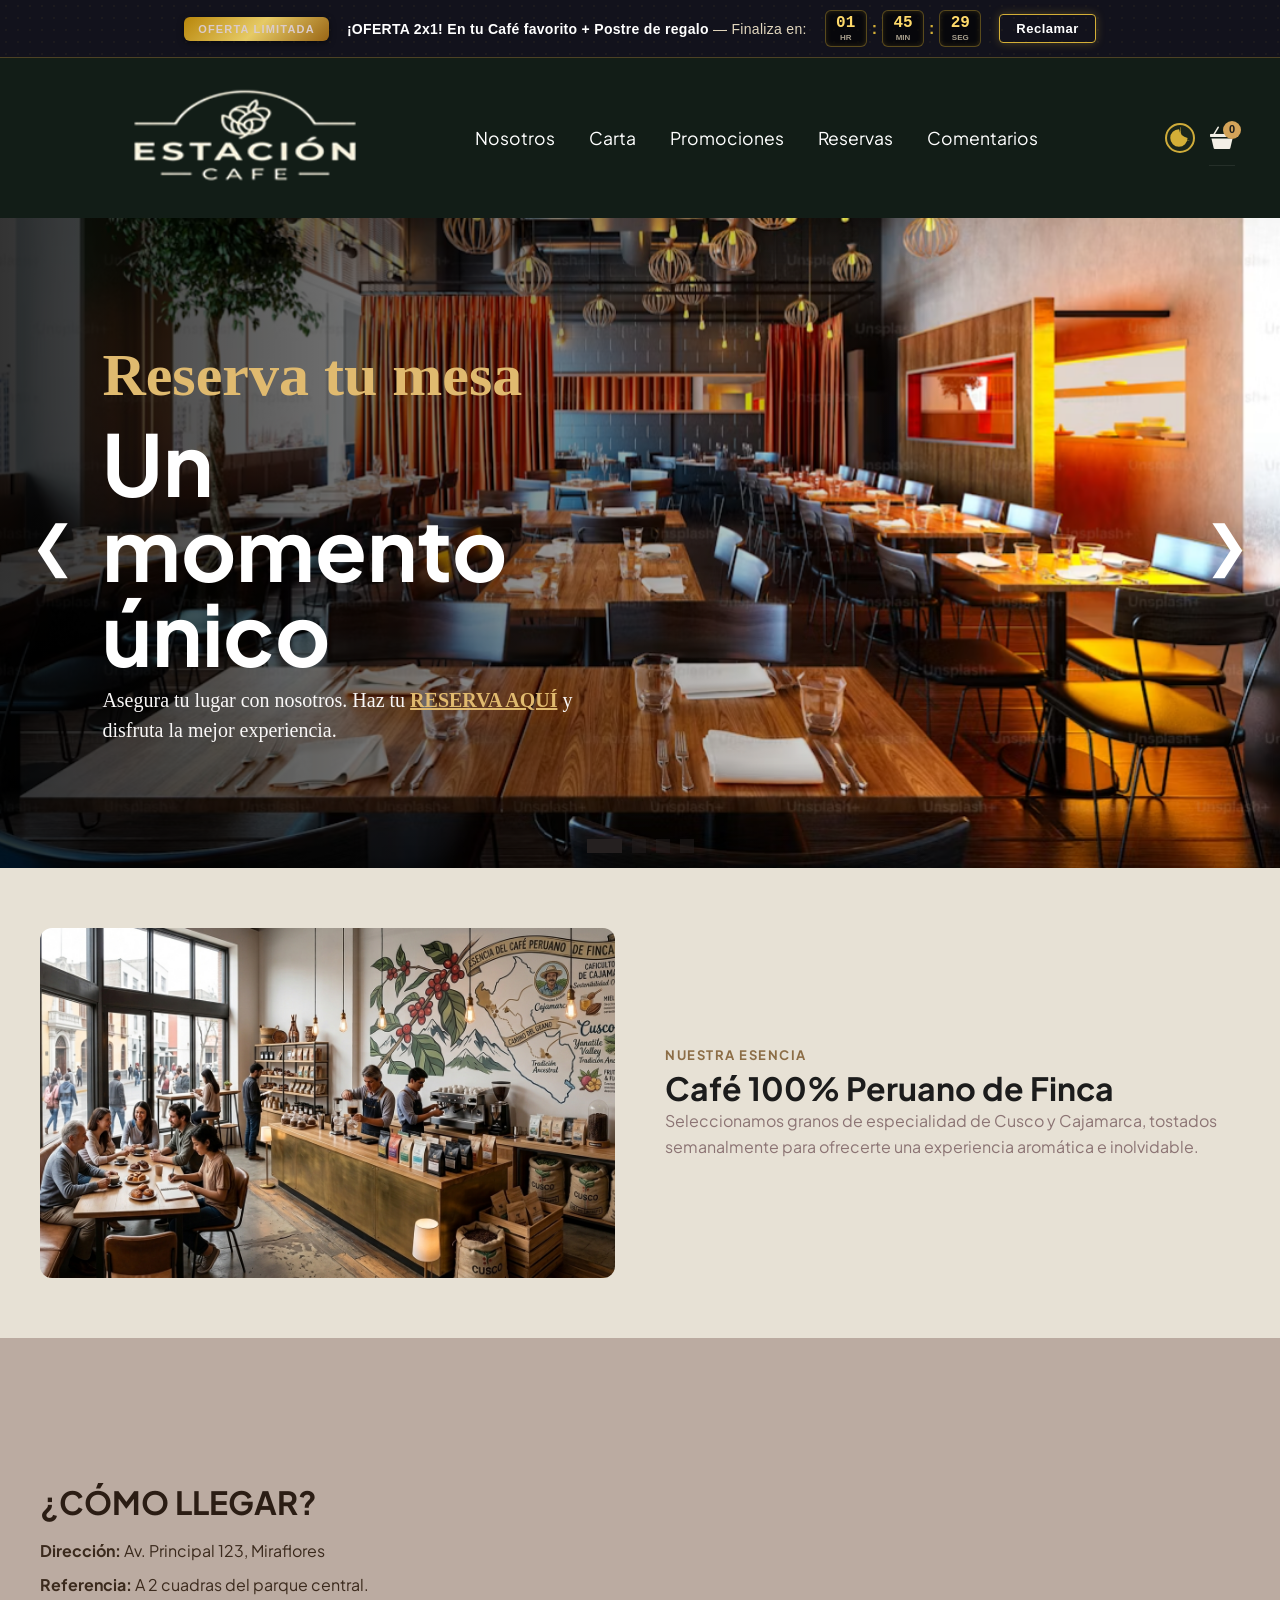
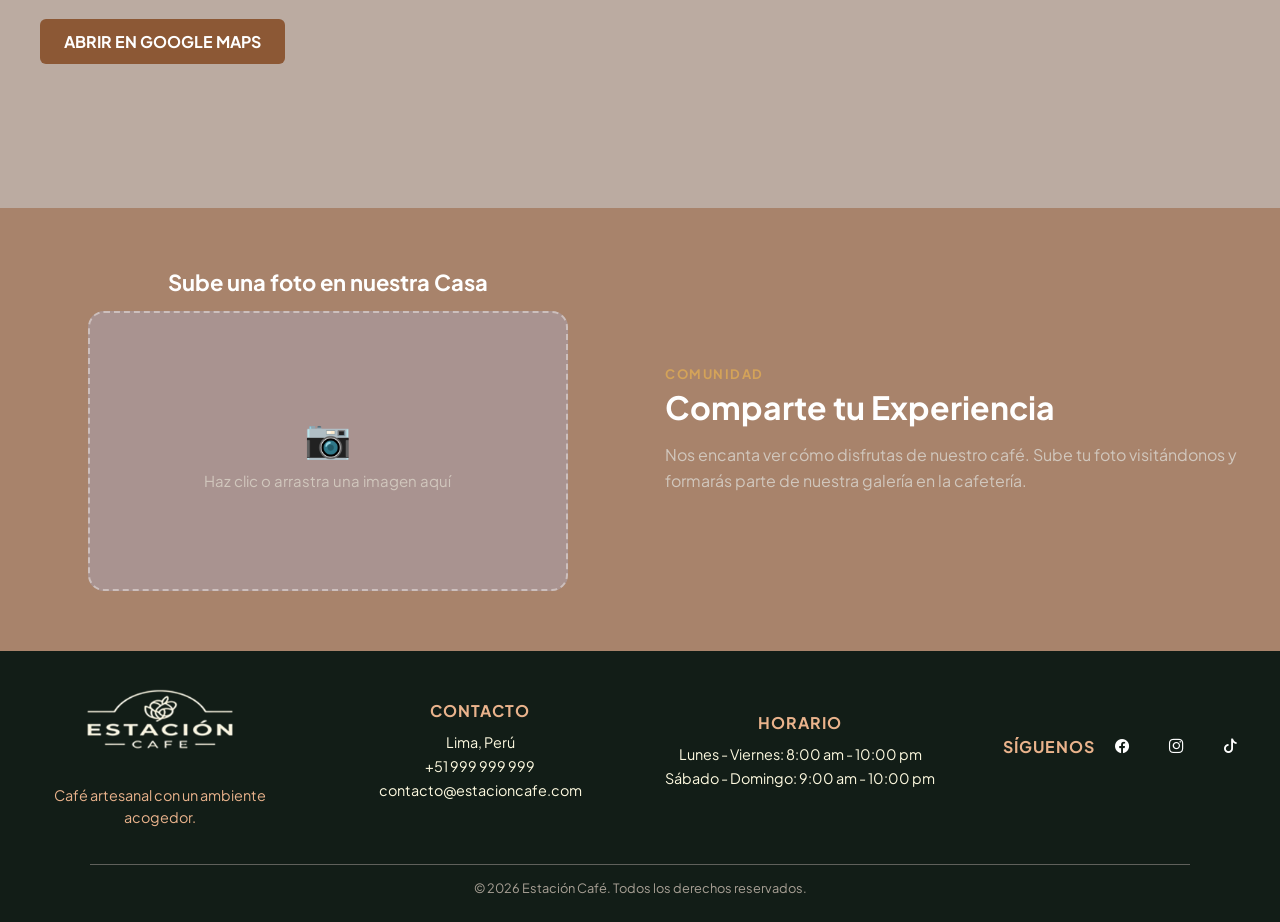
==== commit 007d86fa: "carrito" ====
--- a/Cafetería/Cafetería/index.html
+++ b/Cafetería/Cafetería/index.html
@@ -6,7 +6,7 @@
     <meta name="viewport" content="width=device-width, initial-scale=1.0">
     <title>Estación Café</title>
     <link rel="stylesheet" href="css/estilos.css">
-    <link rel="stylesheet" href="https://cdn.jsdelivr.net/npm/bootstrap-icons@1.13.1/font/bootstrap-icons.min.css">
+    <link rel="stylesheet" href="https://cdn.jsdelivr.net/npm/bootstrap-icons@1.11.3/font/bootstrap-icons.css">
 </head>
 
 <body>
@@ -72,12 +72,42 @@
                     </button>
                 </li>
 
+                <li class="item-carrito">
+                <button id="btn-carrito" class="btn-carrito" onclick="toggleCarrito()" aria-label="Ver carrito">
+                <i class="bi bi-basket3-fill"></i>
+                <span id="contador-carrito">0</span>
+                </button>
+               </li>
+
                
             </ul>
+
+
+
+
         </nav>
     </header>
 
+    <!-- ===== PANEL DEL CARRITO  ===== -->
+
+  <div id="panel-carrito">
+    <h2>Pedido actual</h2>
+
+    <div id="carrito-items">
+      
+    </div>
+
+    <div id="resumen-carrito">
+      <strong>Total: <span id="total-carrito">S/ 0.00</span></strong>
+    </div>
+
+    <button onclick="vaciarCarrito()">Vaciar carrito</button>
+    <button onclick="toggleCarrito()">Cerrar</button>
+  </div>
+
     <section class="banner">
+
+          
 
         <div class="ruleta">
 
@@ -239,6 +269,7 @@
     </footer>
 
     <script src="js/index.js"></script>
+    <script src="js/carrito.js"></script>
 </body>
 
 </html>
--- a/Cafetería/Cafetería/css/estilos.css
+++ b/Cafetería/Cafetería/css/estilos.css
@@ -56,7 +56,7 @@
   height: 160px !important;       /* Altura vertical fija y amplia */
   min-height: 120px !important;
   padding: 0 45px !important;     /* Espacio lateral */
-  background-color: #0b1a0e !important;
+  background-color: #121d17 !important;
   position: sticky !important;
   top: 0 !important;
   width: 100% !important;
@@ -177,6 +177,149 @@
   box-shadow: 0 2px 8px rgba(212, 175, 55, 0.6);
 }
 
+#panel-carrito {
+  position: fixed;
+  top: 0;
+  right: -380px;
+  width: 340px;
+  height: 100vh;
+  background-color: #BFB88F;
+  box-shadow: -6px 0 20px rgba(0,0,0,0.35);
+  padding: 2.5rem 1.8rem;
+  z-index: 1000;
+  transition: right 0.35s ease;
+  overflow-y: auto;
+  color: #f3efe6;
+  border-left: 1px solid rgba(212, 163, 89, 0.25);
+}
+
+#panel-carrito.visible {
+  right: 0;
+}
+
+#panel-carrito h2 {
+  font-size: 1.4rem;
+  font-weight: 700;
+  color: #322e28;
+  margin-bottom: 1.8rem;
+  letter-spacing: 0.5px;
+}
+
+.item-carrito {
+  display: flex;
+  justify-content: space-between;
+  align-items: center;
+  padding: 0.9rem 0;
+  border-bottom: 1px solid rgba(255,255,255,0.08);
+  font-size: 0.9rem;
+}
+
+.item-carrito button {
+  background: rgba(212, 163, 89, 0.12);
+  border: 1px solid rgba(212, 163, 89, 0.4);
+  color: #d4a359;
+  width: 26px;
+  height: 26px;
+  border-radius: 50%;
+  cursor: pointer;
+  font-size: 0.9rem;
+  line-height: 1;
+  transition: background 0.2s ease;
+}
+
+.item-carrito button:hover {
+  background: #d4a359;
+  color: #10201a;
+}
+
+#resumen-carrito {
+  margin-top: 1.8rem;
+  padding-top: 1.2rem;
+  border-top: 1px solid rgba(212, 163, 89, 0.3);
+  font-size: 1.05rem;
+  display: flex;
+  justify-content: space-between;
+  color: #28251f;
+}
+
+#panel-carrito button:not(.item-carrito button) {
+  margin-top: 1rem;
+  width: 100%;
+  padding: 0.75rem;
+  border: none;
+  border-radius: 6px;
+  font-weight: 600;
+  cursor: pointer;
+  transition: all 0.25s ease;
+}
+
+#panel-carrito button:nth-of-type(1) {
+  background: transparent;
+  border: 1px solid rgba(255,255,255,0.25);
+  color: #f3efe6;
+}
+
+#panel-carrito button:nth-of-type(1):hover {
+  border-color: #d4a359;
+  color: #d4a359;
+}
+
+#panel-carrito button:nth-of-type(2) {
+  background-color: #d4a359;
+  color: #152922;
+}
+
+#panel-carrito button:nth-of-type(2):hover {
+  background-color: #e6ca65;
+}
+#btn-carrito {
+  position: relative;
+  background: none;
+  border: none;
+  cursor: pointer;
+  display: flex;
+  align-items: center;
+  justify-content: center;
+  padding: 6px;
+}
+
+#btn-carrito .bi-basket3-fill {
+  font-size: 24px;      
+  color: #f3efe6;
+  transition: color 0.3s ease, transform 0.2s ease;
+}
+
+#btn-carrito:hover .bi-basket3-fill {
+  color: #d4a359;
+  transform: scale(1.08);
+}
+
+#contador-carrito {
+  position: absolute;
+  top: -4px;
+  right: -6px;
+  background-color: #d4a359;
+  color: #1b1b1b;
+  font-size: 11px;
+  font-weight: 700;
+  min-width: 18px;
+  height: 18px;
+  border-radius: 50%;
+  display: flex;
+  align-items: center;
+  justify-content: center;
+  padding: 0 4px;
+  line-height: 1;
+}
+
+
+
+
+
+
+
+
+
 /* ==========================================
    TIPOGRAFÍA Y BANNER
    ========================================== */
@@ -1446,8 +1589,8 @@
 
 /* --- BOTÓN CIRCULAR MODO OSCURO / DÍA --- */
 .btn-theme {
-  width: 42px;
-  height: 42px;
+  width: 30px;
+  height: 30px;
   border-radius: 50%;
   border: 2px solid #cfac3a; 
   background-color: #1b261b; 
@@ -1758,7 +1901,7 @@
 
 /* --- BANNER DE PROMOCIÓN SUPERIOR --- */
 .promo-banner {
-  background-color: #120c08;
+  background-color: #12121c;
   /* Fondo café oscuro elegante con patrón sutil si se desea */
   background-image: radial-gradient(rgba(212, 175, 55, 0.05) 1px, transparent 0);
   background-size: 12px 12px;
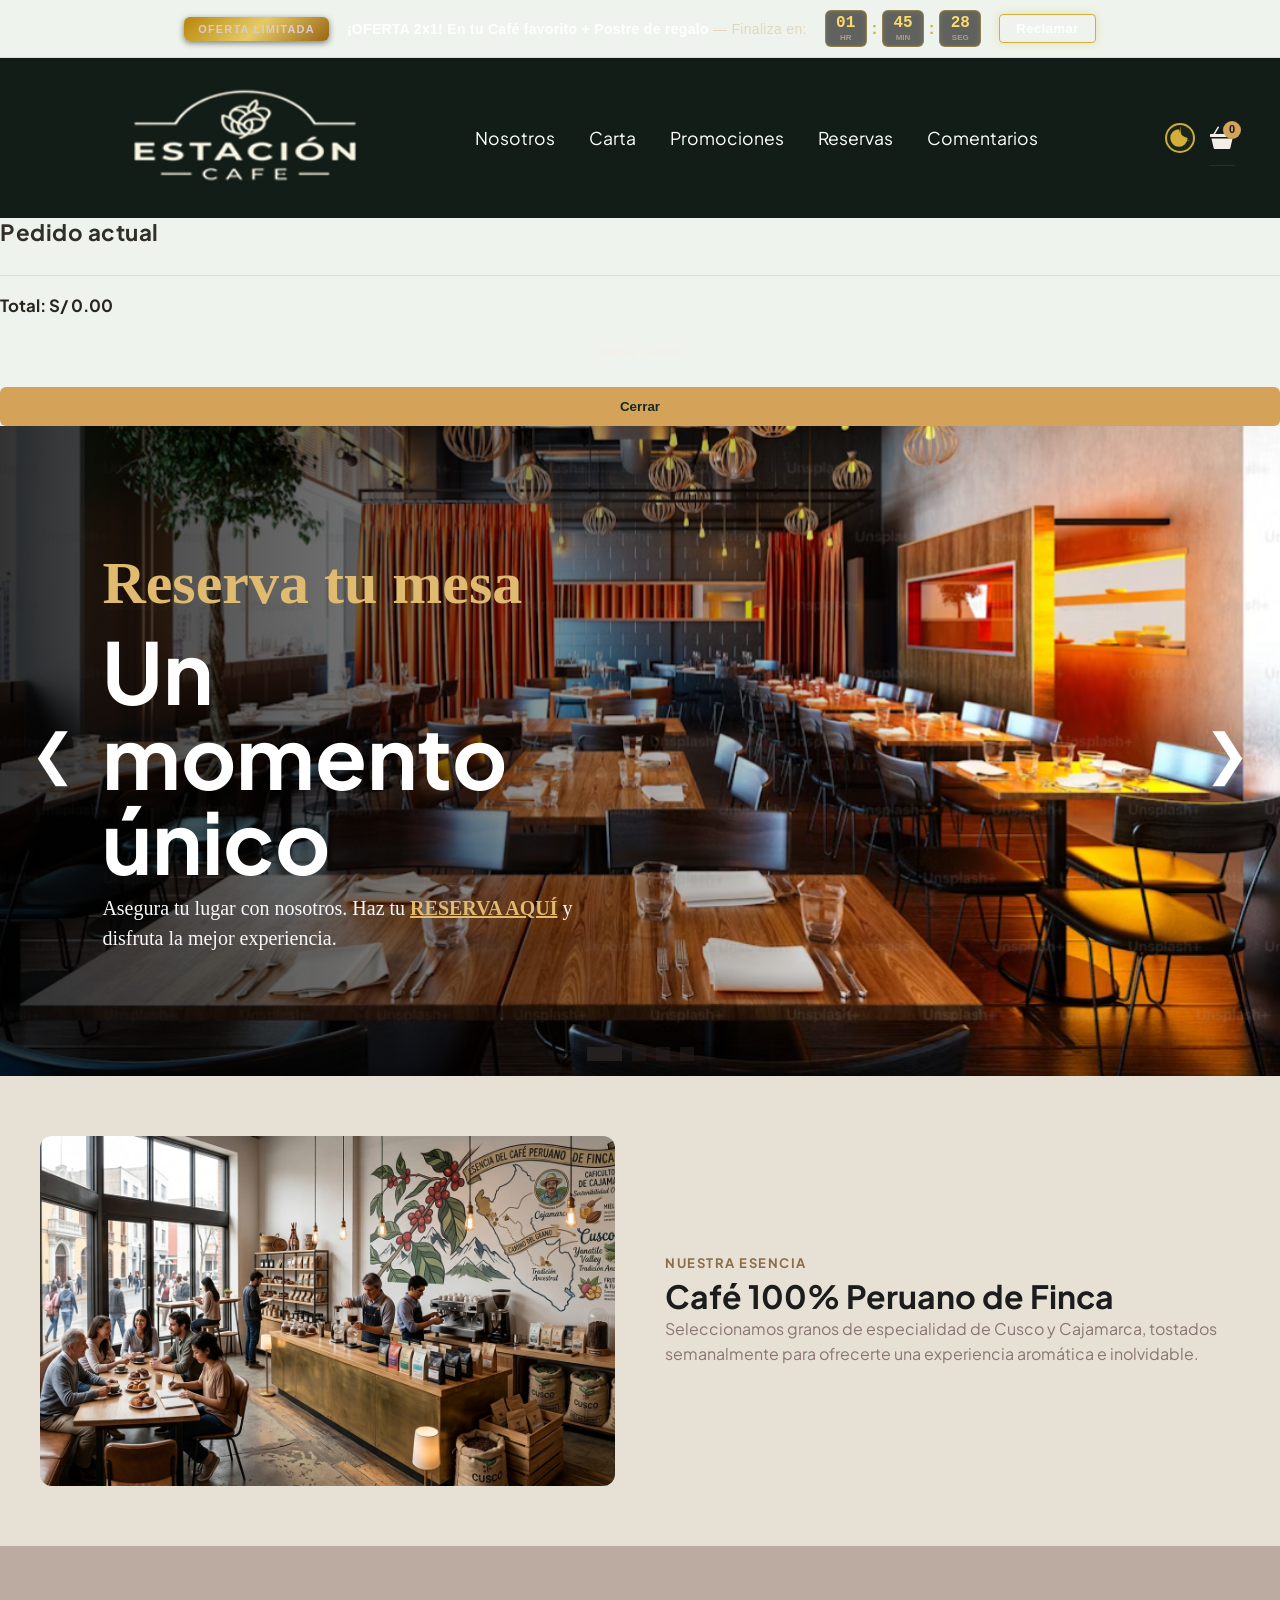
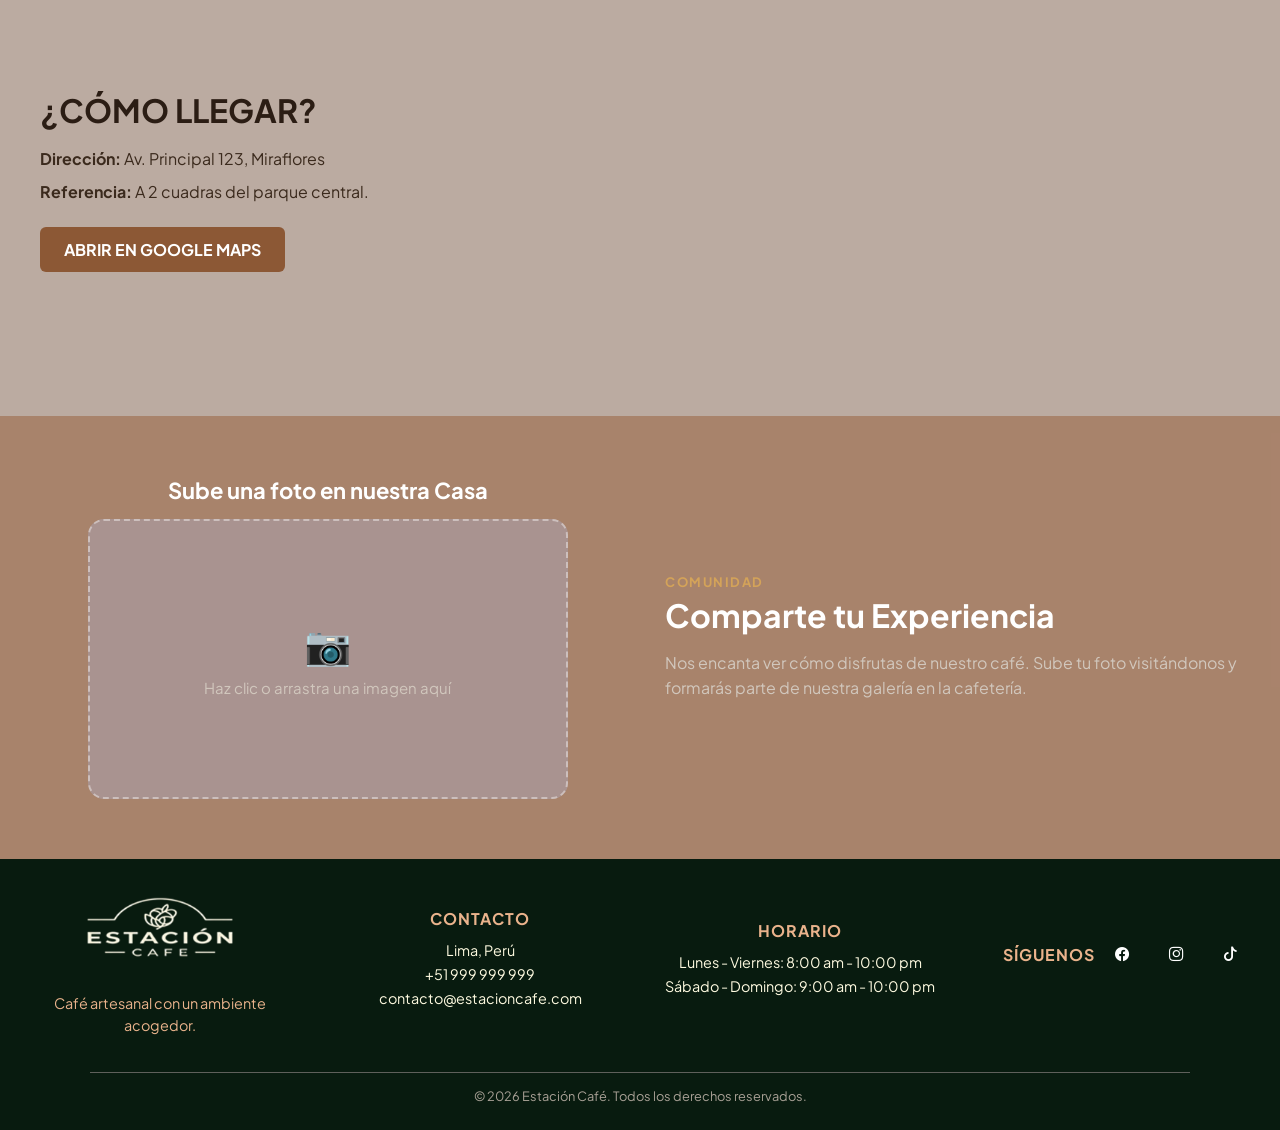
==== commit 8971203b: "Merge branch 'main' of https://github.com/yanjosueflores-glitch/cafeteria-web" ====
--- a/Cafetería/Cafetería/index.html
+++ b/Cafetería/Cafetería/index.html
@@ -11,11 +11,11 @@
 
 <body>
     
-      <!-- BANNER DE PROMOCIÓN SUPERIOR -->
+      <!-- BANNER DE PROMOCIÓN  -->
 <div class="promo-banner">
   <div class="promo-container">
     
-    <!-- Insignia Dorada -->
+    
     <div class="promo-badge ">OFERTA LIMITADA</div>
     
     <!-- Texto de la Promoción -->
@@ -23,7 +23,6 @@
       <strong>¡OFERTA 2x1! En tu Café favorito + Postre de regalo</strong> — Finaliza en:
     </p>
 
-    <!-- Temporizador Digital (Horas : Minutos : Segundos) -->
     <div class="promo-timer">
       <div class="timer-box">
         <span id="hours">01</span>
@@ -41,7 +40,6 @@
       </div>
     </div>
 
-    <!-- Botón con brillo / Call to Action -->
     <a href="#promociones" class="promo-btn">Reclamar</a>
   
 
@@ -171,7 +169,7 @@
 
     <section class="seccion-principal">
 
-  <!-- BLOQUE 1: Fondo Claro (Imagen Izquierda, Texto Derecha) -->
+  
   <div class="bloque-fila fondo-claro">
     <div class="contenido-ancho">
       <div class="bloque-media">
@@ -185,7 +183,7 @@
     </div>
   </div>
 
-  <!-- BLOQUE 2: Fondo Oscuro (Texto Izquierda, Mapa Derecha) -->
+
   <div class="bloque-fila fondo-oscuro">
     <div class="contenido-ancho">
       <div class="bloque-texto">
@@ -203,11 +201,11 @@
     </div>
   </div>
 
-  <!-- BLOQUE 3: Comunidad / Subida de Foto (Foto Izquierda, Texto Derecha) -->
+
 <div class="bloque-fila fondo-terciario">
   <div class="comunidad-contenedor">
     
-    <!-- LADO IZQUIERDO: CUADRO DE SUBIDA DE FOTO -->
+   
     <div class="comunidad-columna-foto">
       <p class="comunidad-titulo-foto">Sube una foto en nuestra Casa</p>
       
@@ -220,7 +218,7 @@
       </label>
     </div>
 
-    <!-- LADO DERECHO: TEXTO INFORMATIVO -->
+   
     <div class="comunidad-columna-texto">
       <span class="comunidad-subtitulo">COMUNIDAD</span>
       <h2 class="comunidad-titulo">Comparte tu Experiencia</h2>
--- a/Cafetería/Cafetería/css/estilos.css
+++ b/Cafetería/Cafetería/css/estilos.css
@@ -68,8 +68,8 @@
   flex: 1;
   display: flex;
   align-items: center;
-  margin-left: 20px !important; /* Reducido de 45px a 20px */
-  min-width: 0;                 /* Evita desbordamiento flex */
+  margin-left: 20px !important; 
+  min-width: 0;                
 }
 
 header > a {
@@ -122,7 +122,7 @@
 .menu {
   display: flex;
   align-items: center;
-  gap: 14px !important;         /* Reducido para dar espacio al clima */
+  gap: 14px !important;         
   list-style: none;
   margin: 0;
   padding: 0;
@@ -177,6 +177,7 @@
   box-shadow: 0 2px 8px rgba(212, 175, 55, 0.6);
 }
 
+<<<<<<< HEAD
 #panel-carrito {
   position: fixed;
   top: 0;
@@ -320,6 +321,19 @@
 
 
 
+=======
+.bloque-fila:not(:last-child) {
+  border-bottom: 1px solid rgba(140, 88, 53, 0.25);
+  padding-bottom: 50px; /* Espacio interno sin separar los fondos */
+  margin-bottom: 0;     /* Elimina el hueco blanco */
+}
+
+body.dark .bloque-fila:not(:last-child),
+body.dark-mode .bloque-fila:not(:last-child) {
+  border-bottom: 1px solid rgba(212, 163, 89, 0.25);
+}
+
+>>>>>>> 2a2e29144573fd5178c2b8e6dd71971eb5c8d4d1
 /* ==========================================
    TIPOGRAFÍA Y BANNER
    ========================================== */
@@ -698,17 +712,17 @@
 /* Modificamos .tarjeta para que sirva para la nueva tarjeta-imagen */
 .tarjeta {
     flex: 1;
-    height: 220px;              /* Le damos altura fija para la imagen */
-    border-radius: 10px;        /* Mantenemos tu border-radius original */
+    height: 220px;              
+    border-radius: 10px;       
     box-shadow: 0px 2px 10px rgba(0,0,0,0.1);
     position: relative;
-    overflow: hidden;           /* Corta la imagen para que respete las esquinas redondeadas */
-    display: block;             /* Necesario si .tarjeta ahora es un enlace <a> */
-    border: 2px solid transparent; /* Marco invisible para evitar saltos */
+    overflow: hidden;         
+    display: block;    
+    border: 2px solid transparent; 
     transition: transform 0.3s ease, border-color 0.3s ease, box-shadow 0.3s ease;
 }
 
-/* Imagen dentro de la tarjeta */
+
 .tarjeta img {
     width: 100%;
     height: 100%;
@@ -740,7 +754,7 @@
 }
 
 footer{
-    background: #4e342e;
+    background: #081b0f;
     color: white;
     text-align: center;
     padding: 20px;
@@ -751,17 +765,13 @@
     width: 50%;
     max-width: 700px;
     margin: 50px auto;
-
     background: rgba(255, 255, 255, 0.077);
     backdrop-filter: blur(12px);
     -webkit-backdrop-filter: blur(12px);
-
-    
     border-radius: 20px;
-
     padding: 40px;
-
     box-shadow: 0 8px 30px rgba(0,0,0,0.30);
+    border: 3px solid #d4a359; /* <-- Añade esta línea para el borde grueso */
 }
 
 .formulario h2{
@@ -774,8 +784,6 @@
     display:flex;
     flex-direction: column;
 }
-
-
 
 .formulario button{
     background: #5d4037;
@@ -790,17 +798,29 @@
     transform: translateY(-2px);
 }
 
-
-
-.form-floating label{
-    margin: 0 !important;
-    font-weight: normal !important;
+.form-floating > label {
+  color: #555555 !important; /* Gris oscuro */
 }
 
 .form-floating input,
 .form-floating textarea,
 .form-floating select{
     padding: 1rem 0.75rem !important;
+}
+
+.form-control,
+.form-select {
+  color: #212529 !important; /* Negro suave */
+}
+
+.form-floating > .form-control:focus ~ label,
+.form-floating > .form-control:not(:placeholder-shown) ~ label {
+  color: #777777 !important; /* Gris medio */
+}
+
+#inputOrden::placeholder {
+  color: #6c757d !important; /* Gris */
+  opacity: 1;
 }
 
 .btn{
@@ -815,6 +835,39 @@
 
 .btn:hover{
     background:#bea9a2;
+}
+
+/* ==========================================
+   TABLA DE RESERVAS REGISTRADAS
+   ========================================== */
+#tablaReservas {
+  width: 100%;
+  border-collapse: collapse;
+  margin-top: 25px;
+  background-color: #ffffff; /* <-- CAMBIA AQUÍ: Fondo de toda la tabla (blanco, crema, etc.) */
+  border-radius: 8px;
+  overflow: hidden;
+}
+
+#tablaReservas td {
+  background-color: #ffffff; /* <-- CAMBIA AQUÍ: Fondo de las celdas normales */
+  color: #000000 !important; /* <-- CAMBIA AQUÍ: Color del texto de los registros (Negro) */
+  padding: 12px;
+  text-align: center;
+  border: 1px solid #d1c7bd; /* Color de las líneas divisorias de las celdas */
+}
+
+#tablaReservas th {
+  background-color: #3b2a1d; /* <-- CAMBIA AQUÍ: Color de fondo de la barra de títulos */
+  color: #ffffff !important; /* <-- CAMBIA AQUÍ: Color del texto de los títulos */
+  padding: 12px;
+  font-weight: bold;
+  text-align: center;
+  border: 1px solid #5a402d; /* Color de las líneas divisorias de los títulos */
+}
+
+#tablaReservas tbody tr:nth-child(even) {
+    background-color: #ebe3d5; /* Fondo alterno para las filas */
 }
 
 .productos{
@@ -917,7 +970,7 @@
 }
 
 .productos {
-  /* Imagen de fondo de madera */
+
   background-image: url('../img/baner8.jpg');
   
   
@@ -1212,48 +1265,77 @@
 
 }
 
-.comentarios{
-
-    width: 90%;
-
-    margin: auto;
-
-    padding:40px ;
-
+.comentarios {
+  width: 90%;
+  max-width: 900px;
+  margin: 50px auto 40px auto;
+  text-align: center;
+  /* Línea divisoria superior en modo claro (café suave) */
+  border-top: 1px solid rgba(140, 88, 53, 0.25);
+  padding-top: 50px; /* Espacio entre la línea y el título */
+}
+
+.comentarios h2 {
+  margin-bottom: 30px;
 }
 
 .comentario{
-
     background:rgb(252, 252, 252);
-
     padding:15px;
-
     margin: 0 auto 20px;
-
     max-width: 500px;
-
     border-radius:10px;
-
     box-shadow:0px 0px 10px rgba(26, 2, 2, 0.1);
-
 }
 
 .comentario h3{
-
     color:#5d4037;
-
     margin-bottom:10px;
-
-}
-
-footer{
-    background-color:#121d17;
-    
-    
-}
-
-
-
+}
+
+#listaComentarios {
+  display: flex;
+  flex-direction: column;
+  align-items: center; /* Centra las tarjetas horizontalmente */
+  gap: 20px;           /* Espacio entre cada comentario */
+}
+
+.comentario-card,
+#listaComentarios > div {
+  width: fit-content;
+  min-width: 280px;            /* Tamaño mínimo cuando el texto sea corto */
+  max-width: 100%;             /* Límite máximo horizontal */
+  padding: 18px 24px;
+  /* Borde dorado suave a juego */
+  border: 2px solid #d4a359;
+  border-radius: 14px;
+  /* Fondo semitransparente con efecto de desenfoque */
+  background: rgba(255, 255, 255, 0.05);
+  backdrop-filter: blur(8px);
+  -webkit-backdrop-filter: blur(8px);
+  box-shadow: 0 4px 15px rgba(0, 0, 0, 0.2);
+  text-align: left;            /* Texto alineado dentro de la tarjeta */
+  word-wrap: break-word;       /* Evita desbordamientos con palabras largas */
+  transition: transform 0.2s ease, border-color 0.2s ease;
+}
+
+.comentario-card:hover,
+#listaComentarios > div:hover {
+  transform: translateY(-2px);
+  border-color: #f1c40f;
+}
+
+body:not(.dark):not(.dark-mode) .comentario-card,
+body:not(.dark):not(.dark-mode) #listaComentarios > div {
+  border-color: #8c5835;
+  background: rgba(255, 255, 255, 0.85);
+  color: #212529;
+}
+
+body.dark .comentarios,
+body.dark-mode .comentarios {
+  border-top: 1px solid rgba(212, 163, 89, 0.25);
+}
 
 .footer-contenedor{
     display: flex;
@@ -1470,6 +1552,16 @@
             }
         }
 
+        .fila-nosotros:not(:last-child) {
+          border-bottom: 1px solid rgba(140, 88, 53, 0.25);
+          padding-bottom: 50px; /* Espacio interno sin separar los fondos */
+          margin-bottom: 0;     /* Elimina el hueco blanco */
+        }
+
+        body.dark .fila-nosotros:not(:last-child),
+        body.dark-mode .fila-nosotros:not(:last-child) {
+          border-bottom: 1px solid rgba(212, 163, 89, 0.25);
+        }
 
    /* --- ESTILOS DEL MENÚ Y NAVEGACIÓN --- */
 header {
@@ -1814,13 +1906,12 @@
   font-size: 24px;
 }
 
-
-/* Contenedor horizontal que pone el conversor a la DERECHA */
+HA */
 .fila-herramientas {
   display: flex;
-  flex-direction: row; /* Alineación horizontal */
+  flex-direction: row; 
   justify-content: space-between;
-  align-items: center; /* Alinea verticalmente al centro */
+  align-items: center; 
   gap: 15px;
   width: 100%;
   max-width: 1100px;
@@ -1829,7 +1920,7 @@
 }
 
 
-/* 2. Conversor Compacto (A la Derecha) */
+
 .card-conversor-derecha {
   background-color: #3b2319;
   border: 1px solid #c8a261;
@@ -1837,7 +1928,7 @@
   padding: 8px 12px;
   box-shadow: 0 4px 10px rgba(0, 0, 0, 0.3);
   color: #c5a4a4;
-  white-space: nowrap; /* Evita saltos de línea indeseados */
+  white-space: nowrap; 
 }
 
 .titulo-conversor {
@@ -1900,9 +1991,20 @@
 
 
 /* --- BANNER DE PROMOCIÓN SUPERIOR --- */
+body.dark .promo-badge,
+body.dark-mode .promo-badge {
+  border: 2px solid #d4a359; /* Borde dorado a juego con el diseño */
+  box-shadow: 0 0 10px rgba(212, 163, 89, 0.4); /* Opcional: brillo sutil */
+}
+
 .promo-banner {
+<<<<<<< HEAD
   background-color: #12121c;
   /* Fondo café oscuro elegante con patrón sutil si se desea */
+=======
+  background-color: #120c08;
+ 
+>>>>>>> 2a2e29144573fd5178c2b8e6dd71971eb5c8d4d1
   background-image: radial-gradient(rgba(212, 175, 55, 0.05) 1px, transparent 0);
   background-size: 12px 12px;
   border-bottom: 1px solid rgba(212, 175, 55, 0.3);
@@ -1921,7 +2023,7 @@
   flex-wrap: wrap;
 }
 
-/* Insignia / Badge Metálico Dorado */
+
 .promo-badge {
   background: linear-gradient(135deg, #b8860b, #e6ca65, #996515);
   color: #dacbcb;
@@ -1934,7 +2036,7 @@
   box-shadow: 0 2px 6px rgba(0, 0, 0, 0.5);
 }
 
-/* Texto Informativo */
+
 .promo-text {
   margin: 0;
   font-size: 14px;
@@ -1987,7 +2089,7 @@
   font-size: 16px;
 }
 
-/* Botón Neón Dorado (CTA) */
+
 .promo-btn {
   background: transparent;
   color: #fff6df;
@@ -2018,7 +2120,7 @@
   font-weight: bold;
   cursor: pointer;
   transition: transform 0.2s ease, background-color 0.3s ease;
-  /* Aplicar animación */
+
   animation: parpadeoBotonDorado 1.8s infinite ease-in-out;
 }
 .promo-btn {
@@ -2053,10 +2155,10 @@
     left: -60%;
   }
   20% {
-    left: 140%; /* Pasa rápido de un lado a otro */
+    left: 140%; 
   }
   100% {
-    left: 140%; /* Pausa hasta el siguiente ciclo */
+    left: 140%; 
   }
 }
 
@@ -2069,11 +2171,10 @@
   font-weight: bold;
   cursor: pointer;
   transition: transform 0.2s ease, background-color 0.3s ease;
-  /* Aplicar animación */
   animation: parpadeoBotonDorado 1.8s infinite ease-in-out;
 }
 
-/* Al pasar el mouse encima, se intensifica */
+
 .promo-btn:hover {
   background-color: #d4af37;
   color: #111;
@@ -2086,7 +2187,7 @@
     border-color: #d4af37;
   }
   50% {
-    /* Resplandor más vivo e intenso en el medio del ciclo */
+
     box-shadow: 0 0 12px rgba(255, 215, 0, 0.8), inset 0 0 6px rgba(255, 215, 0, 0.4);
     border-color: #ffd700;
   }
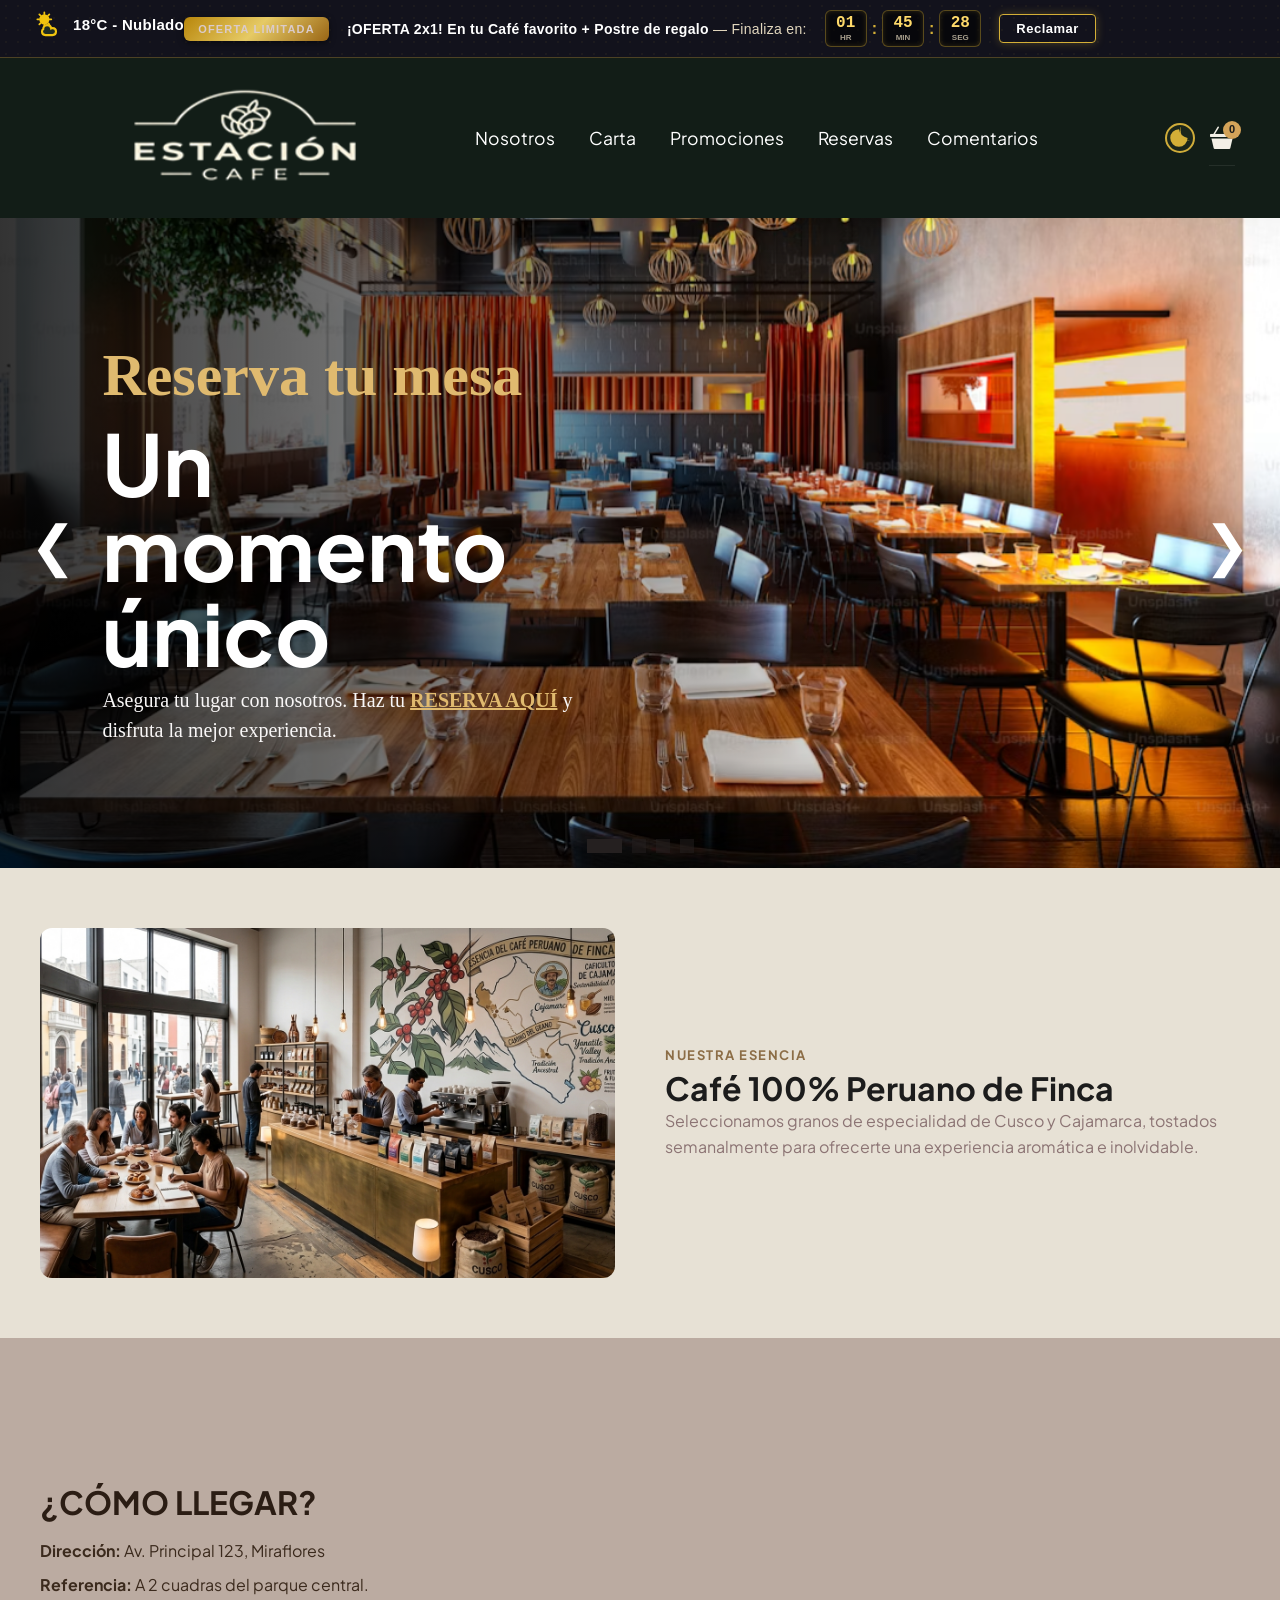
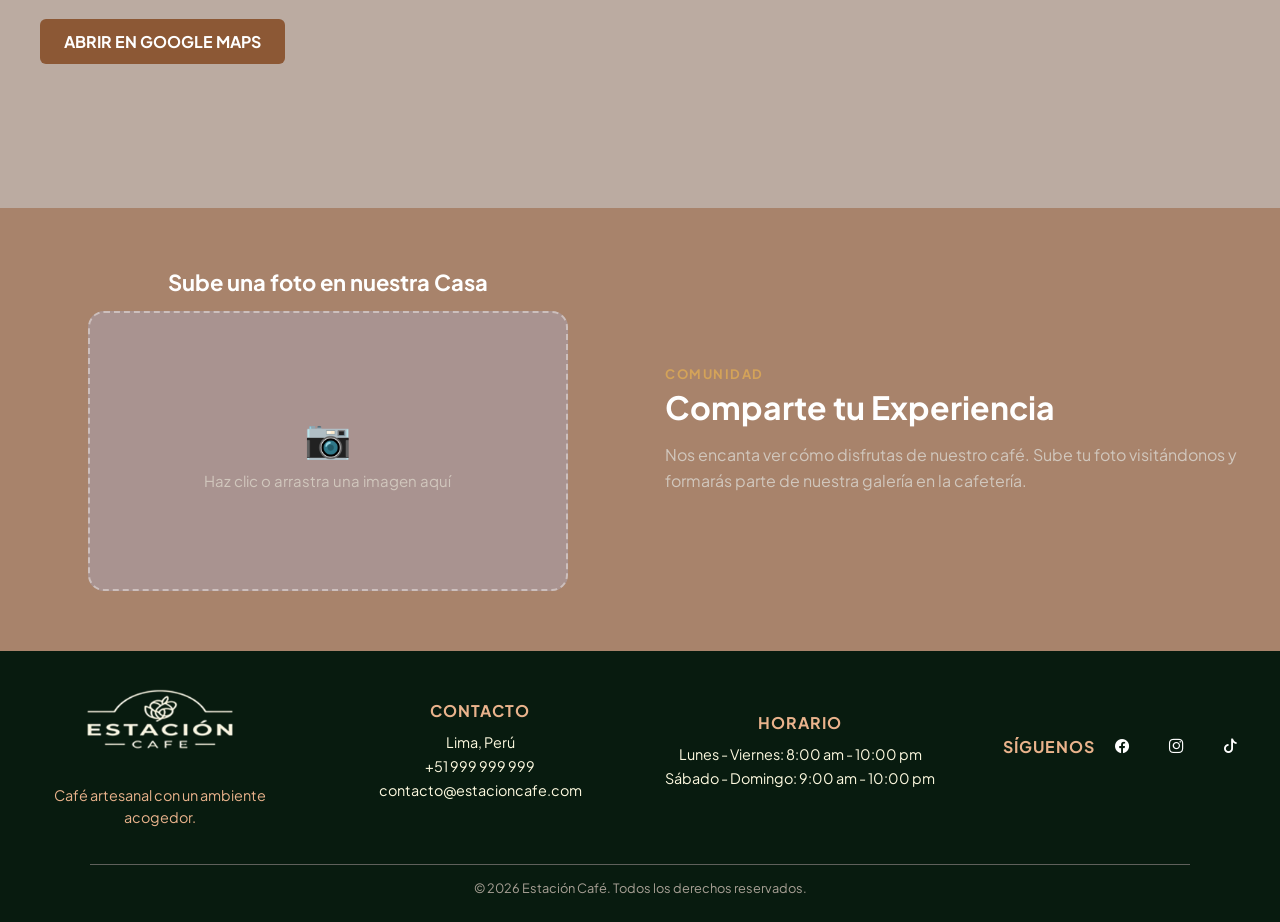
==== commit 468e5682: "ok" ====
--- a/Cafetería/Cafetería/index.html
+++ b/Cafetería/Cafetería/index.html
@@ -10,11 +10,21 @@
 </head>
 
 <body>
+  
     
       <!-- BANNER DE PROMOCIÓN  -->
 <div class="promo-banner">
   <div class="promo-container">
-    
+    <div class="weather-widget">
+  <!-- Icono SVG en tono dorado -->
+  <svg class="weather-icon" viewBox="0 0 24 24" fill="none" xmlns="http://www.w3.org/2000/svg">
+    <circle cx="8" cy="8" r="3.5" stroke="#f1c40f" stroke-width="1.8" fill="#f1c40f" />
+    <path d="M8 2V3.5M8 12.5V14M2 8H3.5M12.5 8H14M3.7 3.7L4.8 4.8M11.2 11.2L12.3 12.3M3.7 12.3L4.8 11.2M11.2 4.8L12.3 3.7" stroke="#f1c40f" stroke-width="1.5" stroke-linecap="round" />
+    <path d="M7 16.5C7 14.5 8.5 13 10.5 13C12.2 13 13.6 14.2 13.9 15.8C14.2 15.6 14.6 15.5 15 15.5C16.7 15.5 18 16.8 18 18.5C18 20.2 16.7 21.5 15 21.5H9C7.3 21.5 6 20.2 6 18.5C6 17.5 6.4 16.7 7 16.5Z" stroke="#f1c40f" stroke-width="1.8" fill="#1e2d24" />
+  </svg>
+  
+  <span id="weather-text" class="weather-text"></span>
+</div>
     
     <div class="promo-badge ">OFERTA LIMITADA</div>
     
--- a/Cafetería/Cafetería/css/estilos.css
+++ b/Cafetería/Cafetería/css/estilos.css
@@ -177,7 +177,6 @@
   box-shadow: 0 2px 8px rgba(212, 175, 55, 0.6);
 }
 
-<<<<<<< HEAD
 #panel-carrito {
   position: fixed;
   top: 0;
@@ -321,19 +320,6 @@
 
 
 
-=======
-.bloque-fila:not(:last-child) {
-  border-bottom: 1px solid rgba(140, 88, 53, 0.25);
-  padding-bottom: 50px; /* Espacio interno sin separar los fondos */
-  margin-bottom: 0;     /* Elimina el hueco blanco */
-}
-
-body.dark .bloque-fila:not(:last-child),
-body.dark-mode .bloque-fila:not(:last-child) {
-  border-bottom: 1px solid rgba(212, 163, 89, 0.25);
-}
-
->>>>>>> 2a2e29144573fd5178c2b8e6dd71971eb5c8d4d1
 /* ==========================================
    TIPOGRAFÍA Y BANNER
    ========================================== */
@@ -1998,13 +1984,8 @@
 }
 
 .promo-banner {
-<<<<<<< HEAD
   background-color: #12121c;
   /* Fondo café oscuro elegante con patrón sutil si se desea */
-=======
-  background-color: #120c08;
- 
->>>>>>> 2a2e29144573fd5178c2b8e6dd71971eb5c8d4d1
   background-image: radial-gradient(rgba(212, 175, 55, 0.05) 1px, transparent 0);
   background-size: 12px 12px;
   border-bottom: 1px solid rgba(212, 175, 55, 0.3);
@@ -2195,4 +2176,42 @@
     box-shadow: 0 0 3px rgba(212, 175, 55, 0.3);
     border-color: #d4af37;
   }
-}+}
+
+
+/* --- WIDGET DEL CLIMA --- */
+.weather-widget {
+  display: inline-flex;
+  align-items: center;
+  gap: 10px;
+  background-color: transparent;
+  padding: 4px 8px;
+  user-select: none;
+  margin-right: 010px; 
+  padding-left: 15px; 
+  
+}
+
+
+.weather-icon {
+  width: 28px;
+  height: 28px;
+  flex-shrink: 0;
+}
+
+.weather-text {
+  color: #ffffff;
+  font-family: -apple-system, BlinkMacSystemFont, "Segoe UI", Roboto, Arial, sans-serif;
+  font-size: 15px;
+  font-weight: 700;
+  letter-spacing: 0.3px;
+  white-space: nowrap;
+}
+
+.weather-widget {
+  position: absolute;
+  left: 20px; 
+  top: 6px;   
+  z-index: 10;
+}
+
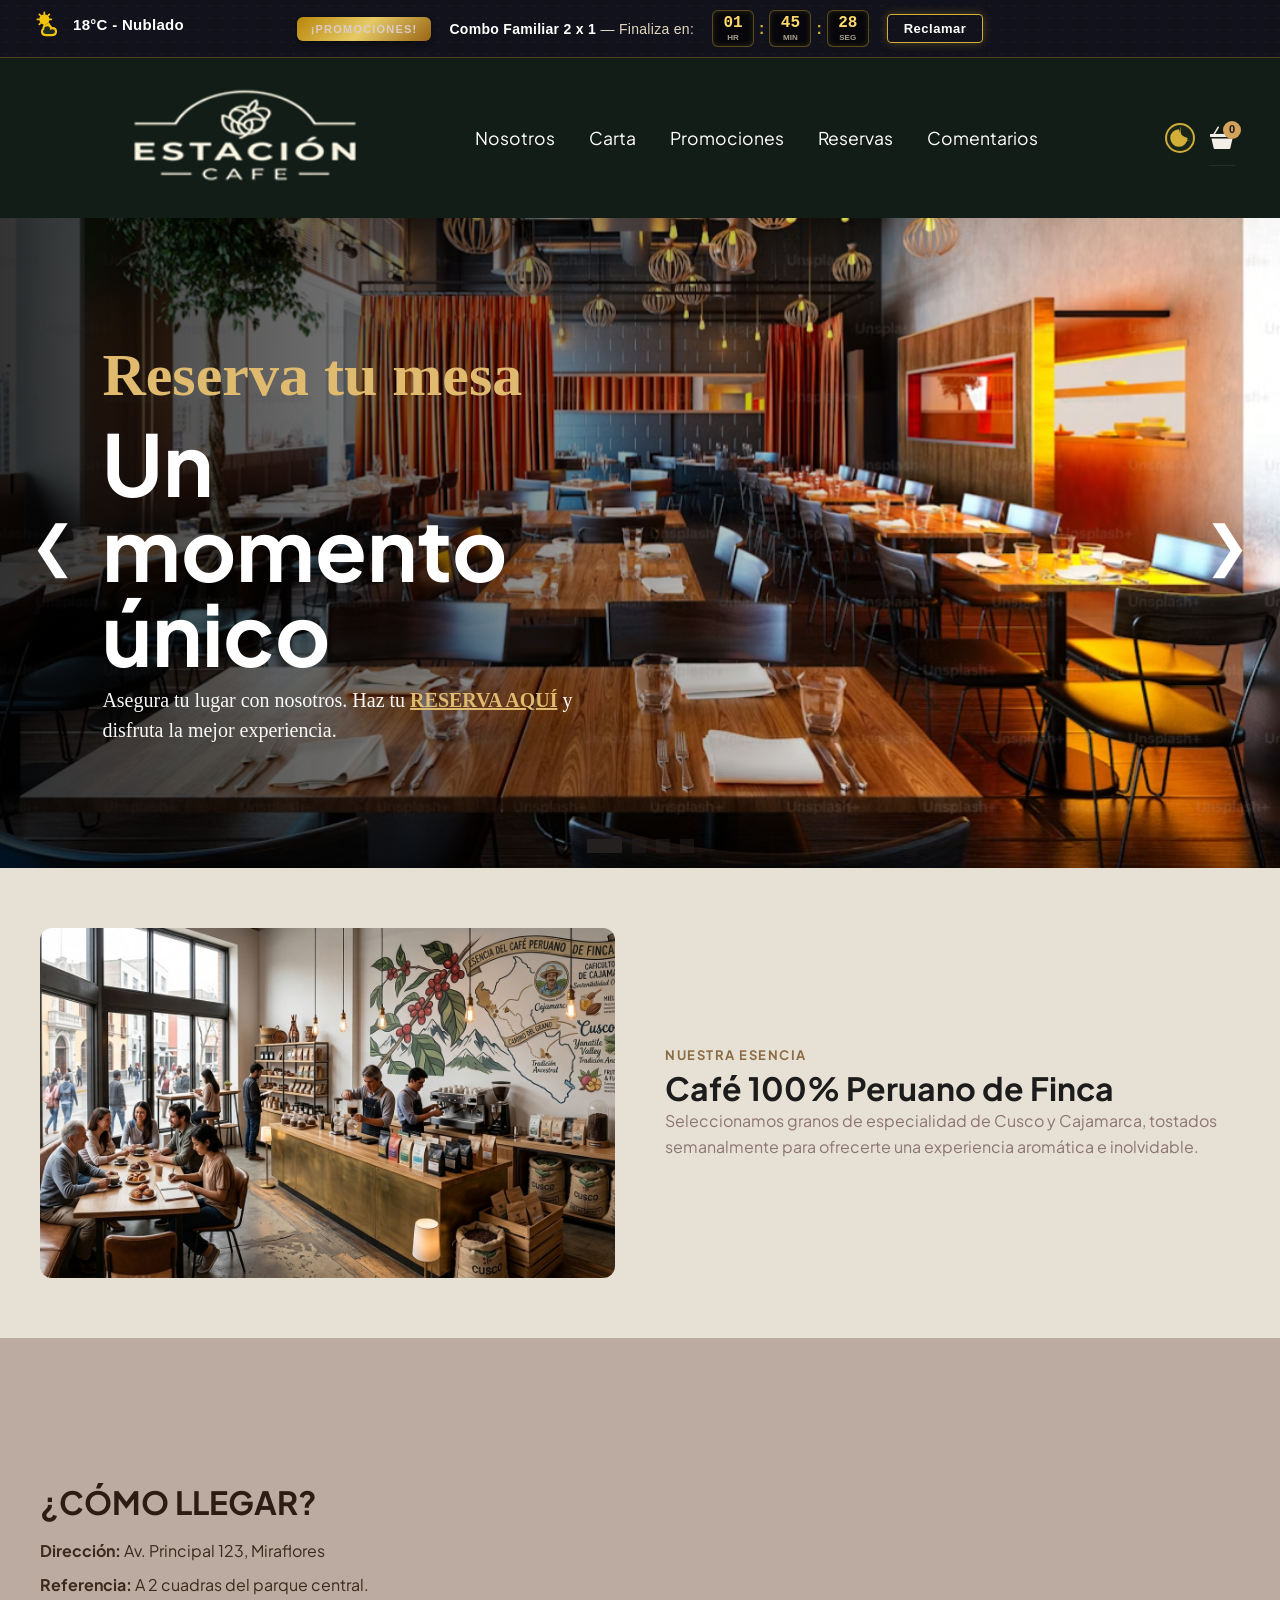
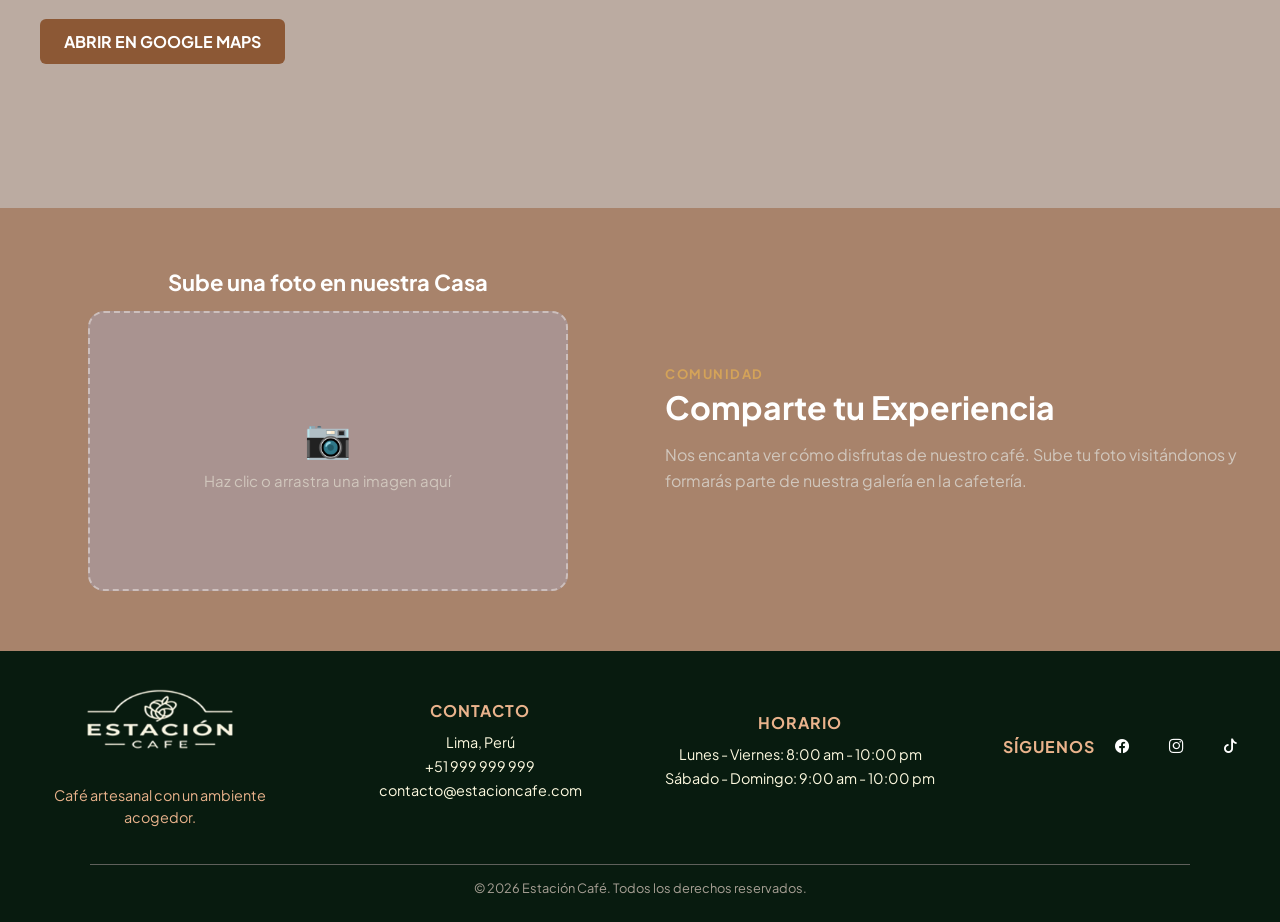
==== commit 41c2c50c: "Cambios" ====
--- a/Cafetería/Cafetería/index.html
+++ b/Cafetería/Cafetería/index.html
@@ -26,11 +26,11 @@
   <span id="weather-text" class="weather-text"></span>
 </div>
     
-    <div class="promo-badge ">OFERTA LIMITADA</div>
+    <div class="promo-badge ">¡Promociones!</div>
     
     <!-- Texto de la Promoción -->
     <p class="promo-text">
-      <strong>¡OFERTA 2x1! En tu Café favorito + Postre de regalo</strong> — Finaliza en:
+      <strong>Combo Familiar 2 x 1</strong> — Finaliza en:
     </p>
 
     <div class="promo-timer">
@@ -50,7 +50,7 @@
       </div>
     </div>
 
-    <a href="#promociones" class="promo-btn">Reclamar</a>
+    <a href="promociones.html#promociones" class="promo-btn">Reclamar</a>
   
 
     
--- a/Cafetería/Cafetería/css/estilos.css
+++ b/Cafetería/Cafetería/css/estilos.css
@@ -747,41 +747,47 @@
     
 }
 
-.formulario{
-    width: 50%;
-    max-width: 700px;
-    margin: 50px auto;
-    background: rgba(255, 255, 255, 0.077);
-    backdrop-filter: blur(12px);
-    -webkit-backdrop-filter: blur(12px);
-    border-radius: 20px;
-    padding: 40px;
-    box-shadow: 0 8px 30px rgba(0,0,0,0.30);
-    border: 3px solid #d4a359; /* <-- Añade esta línea para el borde grueso */
-}
-
-.formulario h2{
-    text-align: center;
-    margin-bottom: 25px;
-    color:#1b1210;
-}
-
-.formulario form{
-    display:flex;
-    flex-direction: column;
-}
-
-.formulario button{
-    background: #5d4037;
-    border-radius: 12px;
-    font-size: 18px;
-    font-weight: bold;
-    transition: .3s;
-}
-
-.formulario button:hover{
-    background: #7a5448;
-    transform: translateY(-2px);
+.formulario {
+  width: 50%;
+  max-width: 700px;
+  margin: 50px auto;
+  background: rgba(255, 255, 255, 0.077);
+  backdrop-filter: blur(12px);
+  -webkit-backdrop-filter: blur(12px);
+  border-radius: 20px;
+  padding: 40px;
+  box-shadow: 0 8px 30px rgba(0, 0, 0, 0.30);
+  border: none; /* En modo claro/normal NO tiene borde */
+}
+
+/* El borde dorado se activa únicamente cuando se activa el modo oscuro */
+body.dark .formulario,
+body.dark-mode .formulario {
+  border: 3px solid #d4a359;
+}
+
+.formulario h2 {
+  text-align: center;
+  margin-bottom: 25px;
+  color: #1b1210;
+}
+
+.formulario form {
+  display: flex;
+  flex-direction: column;
+}
+
+.formulario button {
+  background: #5d4037;
+  border-radius: 12px;
+  font-size: 18px;
+  font-weight: bold;
+  transition: .3s;
+}
+
+.formulario button:hover {
+  background: #7a5448;
+  transform: translateY(-2px);
 }
 
 .form-floating > label {
@@ -790,8 +796,8 @@
 
 .form-floating input,
 .form-floating textarea,
-.form-floating select{
-    padding: 1rem 0.75rem !important;
+.form-floating select {
+  padding: 1rem 0.75rem !important;
 }
 
 .form-control,
@@ -809,18 +815,18 @@
   opacity: 1;
 }
 
-.btn{
-    display:inline-block;
-    margin-top:15px;
-    padding:10px 20px;
-    background:#4d7079;
-    color:rgb(255, 255, 255);
-    text-decoration:none;
-    border-radius:5px;
-}
-
-.btn:hover{
-    background:#bea9a2;
+.btn {
+  display: inline-block;
+  margin-top: 15px;
+  padding: 10px 20px;
+  background: #4d7079;
+  color: rgb(255, 255, 255);
+  text-decoration: none;
+  border-radius: 5px;
+}
+
+.btn:hover {
+  background: #bea9a2;
 }
 
 /* ==========================================
@@ -830,30 +836,30 @@
   width: 100%;
   border-collapse: collapse;
   margin-top: 25px;
-  background-color: #ffffff; /* <-- CAMBIA AQUÍ: Fondo de toda la tabla (blanco, crema, etc.) */
+  background-color: #ffffff; /* CAMBIA AQUÍ: Fondo general de la tabla */
   border-radius: 8px;
   overflow: hidden;
 }
 
 #tablaReservas td {
-  background-color: #ffffff; /* <-- CAMBIA AQUÍ: Fondo de las celdas normales */
-  color: #000000 !important; /* <-- CAMBIA AQUÍ: Color del texto de los registros (Negro) */
+  background-color: #ffffff; /* CAMBIA AQUÍ: Fondo de las celdas */
+  color: #000000 !important; /* CAMBIA AQUÍ: Color de letra en celdas (Negro) */
   padding: 12px;
   text-align: center;
-  border: 1px solid #d1c7bd; /* Color de las líneas divisorias de las celdas */
+  border: 1px solid #d1c7bd;
 }
 
 #tablaReservas th {
-  background-color: #3b2a1d; /* <-- CAMBIA AQUÍ: Color de fondo de la barra de títulos */
-  color: #ffffff !important; /* <-- CAMBIA AQUÍ: Color del texto de los títulos */
+  background-color: #3b2a1d; /* CAMBIA AQUÍ: Fondo de títulos (Café oscuro) */
+  color: #ffffff !important; /* CAMBIA AQUÍ: Color de letra en títulos (Blanco) */
   padding: 12px;
   font-weight: bold;
   text-align: center;
-  border: 1px solid #5a402d; /* Color de las líneas divisorias de los títulos */
-}
-
-#tablaReservas tbody tr:nth-child(even) {
-    background-color: #ebe3d5; /* Fondo alterno para las filas */
+  border: 1px solid #5a402d;
+}
+
+#tablaReservas tbody tr:nth-child(even) td {
+  background-color: #ebe3d5; /* CAMBIA AQUÍ: Color alterno para filas */
 }
 
 .productos{
@@ -1112,6 +1118,7 @@
     overflow:hidden;
 
     box-shadow:0px 0px 15px rgba(0,0,0,0.15);
+    text-align: center;
 
 }
 
@@ -1147,7 +1154,8 @@
 
 .promo button{
 
-    margin:15px;
+    margin:15px auto;
+    display: block;
 
     padding:12px 20px;
 
@@ -1206,6 +1214,7 @@
     flex-direction: column;
     gap: 5px;
     margin: 10px 0;
+    align-items: center;
 }
 
 .cantidad-box label{
@@ -1892,89 +1901,150 @@
   font-size: 24px;
 }
 
-HA */
 .fila-herramientas {
   display: flex;
-  flex-direction: row; 
-  justify-content: space-between;
-  align-items: center; 
+  justify-content: center;
+  align-items: center;
+  position: relative;
+  width: 95%;
+  max-width: 1200px;
+  margin: 25px auto 35px auto;
   gap: 15px;
+}
+
+/* =======================================================
+   1. BARRA DE BÚSQUEDA (Grande y redondeada como en la foto 2)
+   ======================================================= */
+.buscador-container {
+  display: flex;
+  align-items: center;
+  background-color: #eedcc9;
+  border: 1.5px solid #7c5339;
+  border-radius: 8px;
+  padding: 4px 6px 4px 14px;
   width: 100%;
-  max-width: 1100px;
-  margin: 20px auto 30px auto;
-  padding: 0 10px;
-}
-
-
-
-.card-conversor-derecha {
-  background-color: #3b2319;
-  border: 1px solid #c8a261;
-  border-radius: 10px;
-  padding: 8px 12px;
-  box-shadow: 0 4px 10px rgba(0, 0, 0, 0.3);
-  color: #c5a4a4;
-  white-space: nowrap; 
-}
-
-.titulo-conversor {
-  font-size: 0.8rem;
-  color: #f3e5ab;
-  text-align: center;
-  font-weight: bold;
-  margin-bottom: 5px;
-}
-
-.campos-inline {
+  max-width: 600px; /* Ancho amplio original */
+  height: 48px;
+  box-sizing: border-box;
+}
+
+.input-wrapper {
   display: flex;
   align-items: center;
-  gap: 6px;
-}
-
-.campos-inline select {
-  padding: 5px;
-  border-radius: 5px;
-  border: 1px solid #ccc;
-  font-size: 0.8rem;
+  flex: 1;
+}
+
+.icono-lupa {
+  width: 18px;
+  height: 18px;
+  stroke: #5a3825;
+  margin-right: 8px;
+  flex-shrink: 0;
+}
+
+.buscador-container input {
+  width: 100%;
+  border: none;
+  background: transparent;
   outline: none;
-}
-
-.campos-inline input {
-  width: 65px;
-  padding: 5px;
-  border-radius: 5px;
-  border: 1px solid #cccccc;
-  font-size: 0.8rem;
-  outline: none;
-}
-
-.campos-inline button {
-  background-color: #c8a261;
-  color: #2b1a14;
+  font-size: 0.95rem;
+  color: #3b2319;
+}
+
+.buscador-container button {
+  background-color: #4a2919;
+  color: #ffffff;
   border: none;
-  padding: 5px 9px;
-  border-radius: 5px;
-  font-size: 0.8rem;
+  border-radius: 6px;
+  padding: 8px 18px;
+  font-size: 0.9rem;
   font-weight: bold;
   cursor: pointer;
+  transition: 0.2s;
+}
+
+.buscador-container button:hover {
+  background-color: #301a0f;
+}
+
+/* =======================================================
+   2. CONVERSOR DE DINERO (Diseño original idéntico a la foto 2)
+   ======================================================= */
+.card-conversor-derecha {
+  background-color: #301a12;
+  border: 1px solid #c8a261;
+  border-radius: 8px;
+  padding: 6px 10px;
+  box-shadow: 0 4px 10px rgba(0, 0, 0, 0.3);
+  white-space: nowrap;
+  box-sizing: border-box;
+  text-align: center;
+  margin-left: -45px; /* Ajusta este valor: -20px, -40px o -60px según qué tan a la izquierda lo quieras */
+  position: relative;
+  z-index: 2;
+}
+
+.titulo-conversor {
+  font-size: 0.75rem;
+  color: #f3e5ab;
+  font-weight: bold;
+  margin-bottom: 4px;
+}
+
+.campos-inline {
+  display: flex;
+  align-items: center;
+  gap: 5px;
+}
+
+.campos-inline select {
+  padding: 4px 6px;
+  border-radius: 4px;
+  border: 1px solid #ccc;
+  font-size: 0.78rem;
+  outline: none;
+  background-color: #ffffff;
+  color: #000;
+}
+
+.campos-inline input {
+  width: 55px;
+  padding: 4px 6px;
+  border-radius: 4px;
+  border: 1px solid #ccc;
+  font-size: 0.78rem;
+  outline: none;
+  background-color: #ffffff;
+  color: #000;
+}
+
+/* Botón Cambio en tono arena */
+.campos-inline button {
+  background-color: #c99e6b;
+  color: #1a0f0a;
+  border: none;
+  padding: 4px 10px;
+  border-radius: 4px;
+  font-size: 0.78rem;
+  font-weight: bold;
+  cursor: pointer;
+  transition: 0.2s;
 }
 
 .campos-inline button:hover {
   background-color: #dbb374;
 }
 
+/* Badge con el resultado */
 .res-badge {
-  background-color: #261610;
+  background-color: #1a0d08;
   border: 1px solid #c8a261;
-  padding: 4px 8px;
-  border-radius: 5px;
+  padding: 3px 8px;
+  border-radius: 4px;
   color: #f3e5ab;
-  font-size: 0.8rem;
+  font-size: 0.78rem;
   font-weight: bold;
 }
-
-
-
 
 /* --- BANNER DE PROMOCIÓN SUPERIOR --- */
 body.dark .promo-badge,
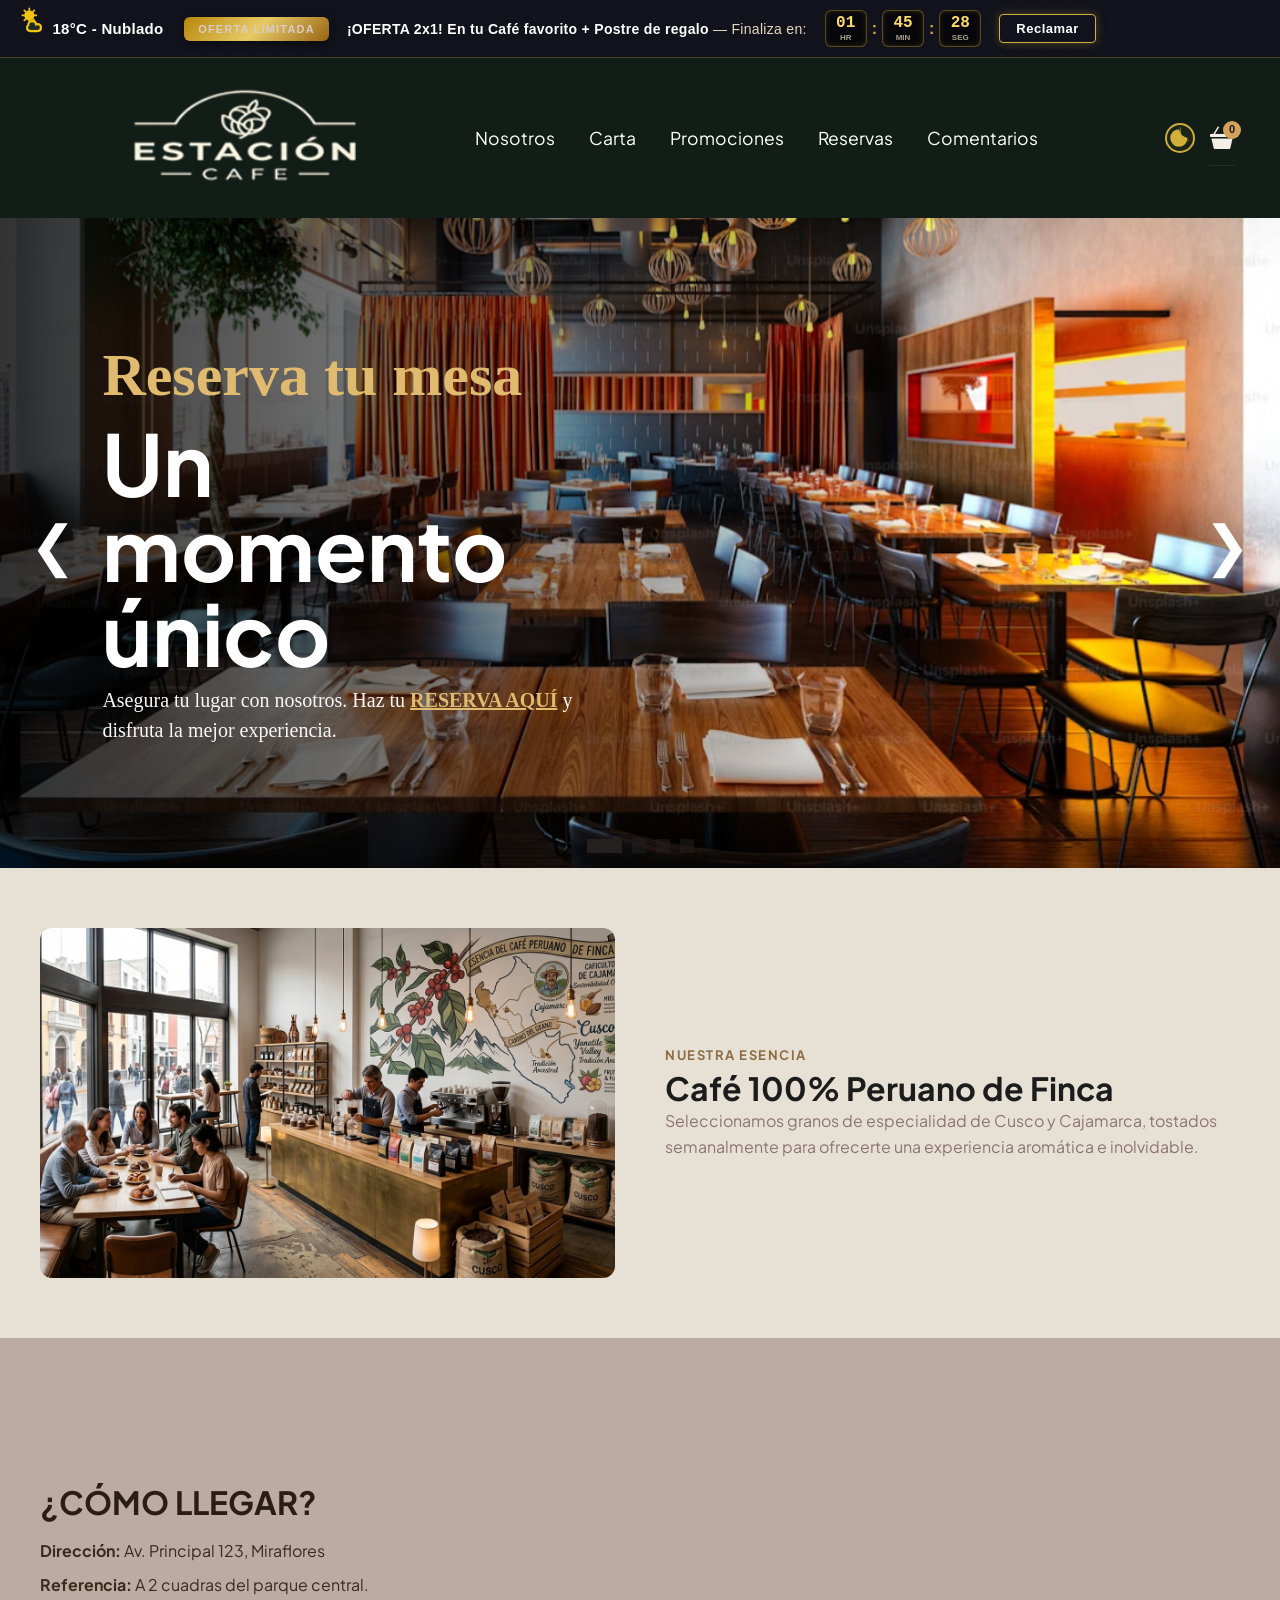
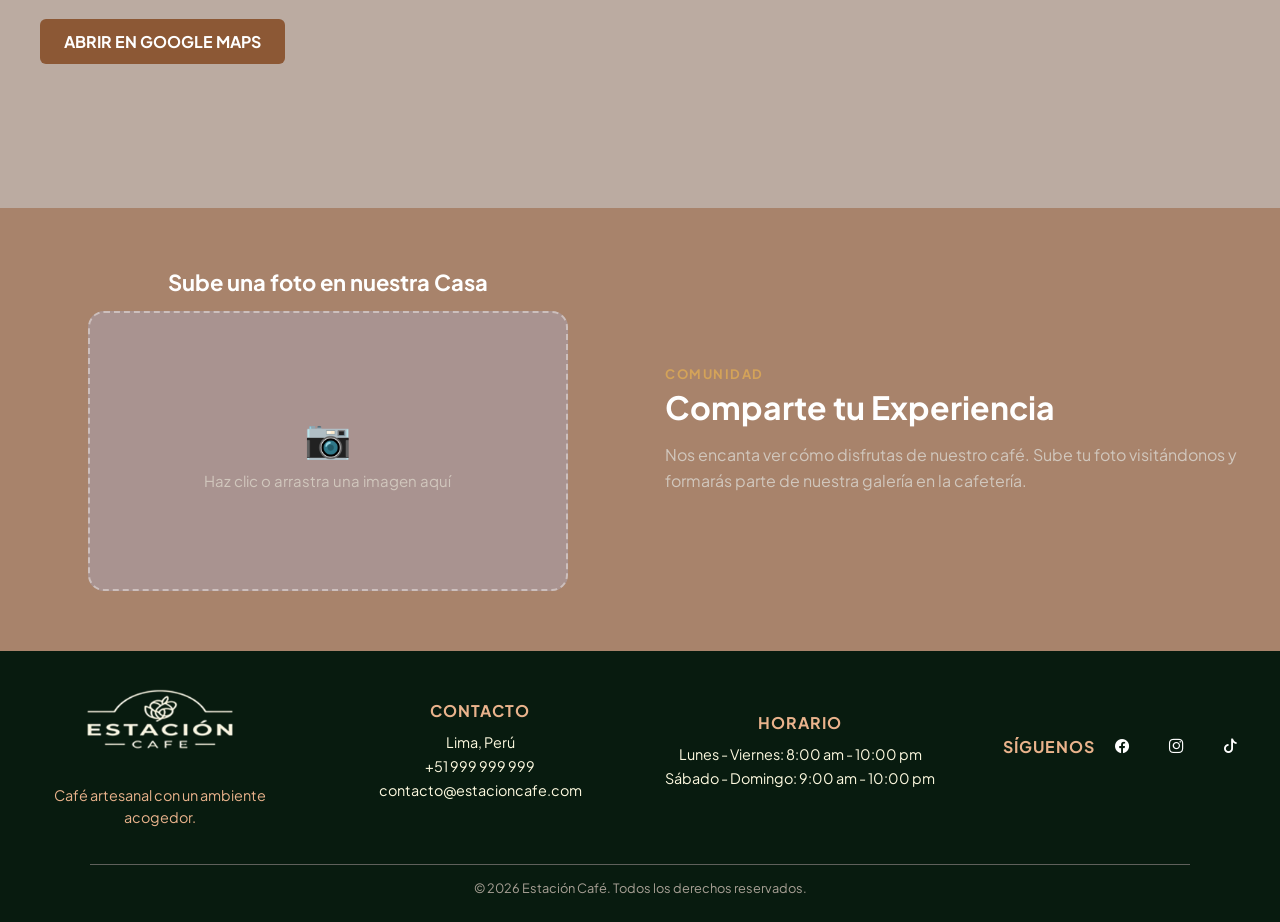
==== commit f55f0b6c: "Merge branch 'main' of https://github.com/yanjosueflores-glitch/cafeteria-web" ====
--- a/Cafetería/Cafetería/index.html
+++ b/Cafetería/Cafetería/index.html
@@ -26,11 +26,11 @@
   <span id="weather-text" class="weather-text"></span>
 </div>
     
-    <div class="promo-badge ">¡Promociones!</div>
+    <div class="promo-badge ">OFERTA LIMITADA</div>
     
     <!-- Texto de la Promoción -->
     <p class="promo-text">
-      <strong>Combo Familiar 2 x 1</strong> — Finaliza en:
+      <strong>¡OFERTA 2x1! En tu Café favorito + Postre de regalo</strong> — Finaliza en:
     </p>
 
     <div class="promo-timer">
@@ -50,7 +50,7 @@
       </div>
     </div>
 
-    <a href="promociones.html#promociones" class="promo-btn">Reclamar</a>
+    <a href="#promociones" class="promo-btn">Reclamar</a>
   
 
     
--- a/Cafetería/Cafetería/css/estilos.css
+++ b/Cafetería/Cafetería/css/estilos.css
@@ -1118,7 +1118,6 @@
     overflow:hidden;
 
     box-shadow:0px 0px 15px rgba(0,0,0,0.15);
-    text-align: center;
 
 }
 
@@ -1154,8 +1153,7 @@
 
 .promo button{
 
-    margin:15px auto;
-    display: block;
+    margin:15px;
 
     padding:12px 20px;
 
@@ -1214,7 +1212,6 @@
     flex-direction: column;
     gap: 5px;
     margin: 10px 0;
-    align-items: center;
 }
 
 .cantidad-box label{
@@ -2248,6 +2245,269 @@
   }
 }
 
+<<<<<<< HEAD
+.notificacion-carrito {
+  position: fixed;
+  bottom: 30px;
+  right: 30px;
+  background-color: #f5f0e6;   /* beige suave */
+  color: #4a3f35;              /* texto marrón oscuro para contraste */
+  padding: 14px 22px;
+  border-radius: 8px;
+  border: 1px solid #e0d5c1;
+  box-shadow: 0 4px 15px rgba(0,0,0,0.12);
+  opacity: 0;
+  transform: translateY(20px);
+  transition: all 0.3s ease;
+  z-index: 2000;
+  font-weight: 500;
+}
+
+.notificacion-carrito.mostrar {
+  opacity: 1;
+  transform: translateY(0);
+}
+
+
+.apple-carousel-seccion {
+  padding: 60px 40px;
+  background-color: #ccd2cd;
+}
+
+.apple-carousel-seccion h2 {
+  color: #2b2923;
+  font-size: 2rem;
+  margin-bottom: 30px;
+  padding-left: 10px;
+  padding-bottom: 10px;
+}
+
+.apple-carousel-wrapper {
+  position: relative;
+  display: flex;
+  align-items: center;
+}
+
+.apple-carousel {
+  display: flex;
+  gap: 20px;
+  overflow-x: auto;
+  scroll-behavior: smooth;
+  padding: 10px;
+  scrollbar-width: none;
+}
+
+.apple-carousel::-webkit-scrollbar {
+  display: none;
+}
+
+.apple-card {
+  position: relative;
+  min-width: 320px;
+  height: 420px;
+  border-radius: 20px;
+  background-size: cover;
+  background-position: center;
+  flex-shrink: 0;
+  overflow: hidden;
+  display: flex;
+  flex-direction: column;
+  justify-content: flex-end;
+  padding: 30px;
+  box-shadow: 0 8px 25px rgba(0,0,0,0.35);
+  transition: transform 0.35s ease;
+}
+
+.apple-card::before {
+  content: '';
+  position: absolute;
+  top: 0; left: 0; right: 0; bottom: 0;
+  background: linear-gradient(to top, rgba(0,0,0,0.75) 10%, rgba(0,0,0,0.1) 60%);
+}
+
+.apple-card:hover {
+  transform: translateY(-8px);
+}
+
+.apple-card-categoria,
+.apple-card h3 {
+  position: relative;
+  z-index: 2;
+  color: #fff;
+}
+
+.apple-card-categoria {
+  font-size: 0.85rem;
+  font-weight: 600;
+  color: #d4a359;
+  margin-bottom: 8px;
+}
+
+.apple-card h3 {
+  font-size: 1.5rem;
+  font-weight: 700;
+  line-height: 1.3;
+}
+
+.carousel-flecha {
+  background: rgba(255,255,255,0.1);
+  border: 1px solid rgba(255,255,255,0.2);
+  color: #fff;
+  width: 44px;
+  height: 44px;
+  border-radius: 50%;
+  cursor: pointer;
+  font-size: 1.1rem;
+  z-index: 5;
+  transition: background 0.25s ease;
+  flex-shrink: 0;
+}
+
+.carousel-flecha:hover {
+  background: #d4a359;
+  color: #10201a;
+}
+
+.carousel-flecha-izq { margin-right: 15px; }
+.carousel-flecha-der { margin-left: 15px; }
+
+.apple-carousel-seccion {
+    text-align: center;
+    padding: 50px 0;
+}
+
+.apple-carousel-seccion h2 {
+    margin-bottom: 5px;
+}
+
+.apple-carousel-seccion > p {
+    margin-bottom: 30px;
+}
+
+/* Centra todo el bloque del carrusel */
+.apple-carousel-wrapper {
+    display: flex;
+    align-items: center;
+    justify-content: center;
+
+    width: 90%;
+    margin: 0 auto;
+}
+
+
+
+
+
+
+.promociones-container {
+    padding-top: 40px;
+    padding-bottom: 40px;
+}
+
+.promo-card {
+    background: rgba(255, 255, 255, 0.75);
+    border: 1px solid #c9d1d3;
+    border-radius: 18px;
+
+    padding: 20px;
+
+    min-height: 155px;
+
+    box-shadow: 0 4px 15px rgba(0, 0, 0, 0.05);
+
+    transition: 0.3s;
+}
+
+.promo-card:hover {
+    transform: translateY(-4px);
+
+    box-shadow: 0 8px 25px rgba(0, 0, 0, 0.12);
+}
+
+
+
+.promo-img {
+    width: 115px;
+    height: 115px;
+
+    object-fit: cover;
+
+    border-radius: 15px;
+}
+
+
+
+.promo-header {
+    display: flex;
+    align-items: center;
+
+    gap: 10px;
+}
+
+
+
+.promo-header h5 {
+    margin: 0;
+
+    font-size: 20px;
+    font-weight: bold;
+
+    color: #4b3a32;
+
+    white-space: nowrap;
+}
+
+
+
+.linea-puntos {
+    flex: 1;
+
+    border-top: 1px dotted #aaa;
+
+    min-width: 20px;
+}
+
+
+
+.promo-header strong {
+    color: #264b5a;
+
+    font-size: 18px;
+
+    white-space: nowrap;
+}
+
+
+
+.promo-card p {
+    margin-top: 15px;
+    margin-bottom: 0;
+
+    color: #888;
+
+    font-size: 16px;
+
+    line-height: 1.5;
+}
+
+
+.container {
+    padding-bottom: 80px;
+}
+
+.Favoritos > h2,
+.Favoritos > p {
+    text-align: center;
+}
+
+.Favoritos > p {
+    margin-bottom: 30px;
+}
+
+.Favoritos h2{
+  padding-top: 60px;
+}
+=======
 
 /* --- WIDGET DEL CLIMA --- */
 .weather-widget {
@@ -2285,3 +2545,4 @@
   z-index: 10;
 }
 
+>>>>>>> 7c515c25cd79a1ec56815f26c7af7a5f7d583977
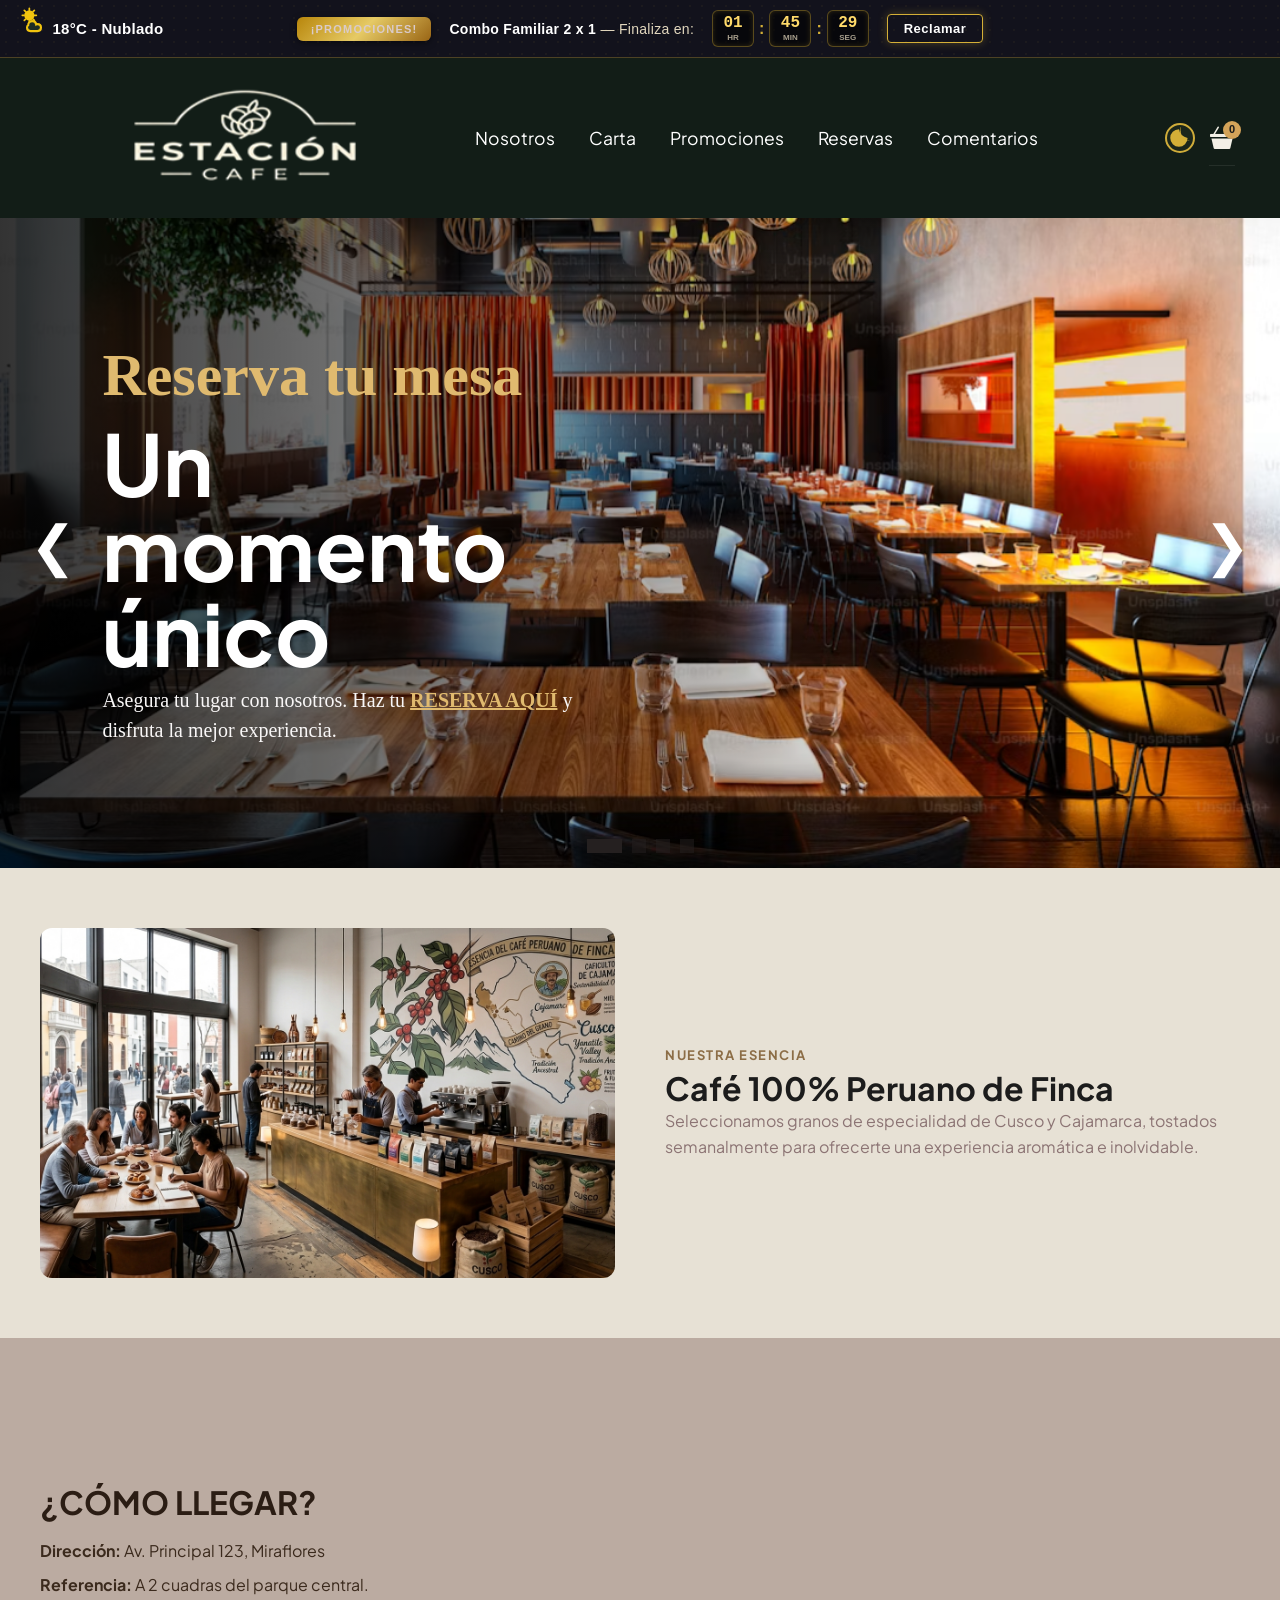
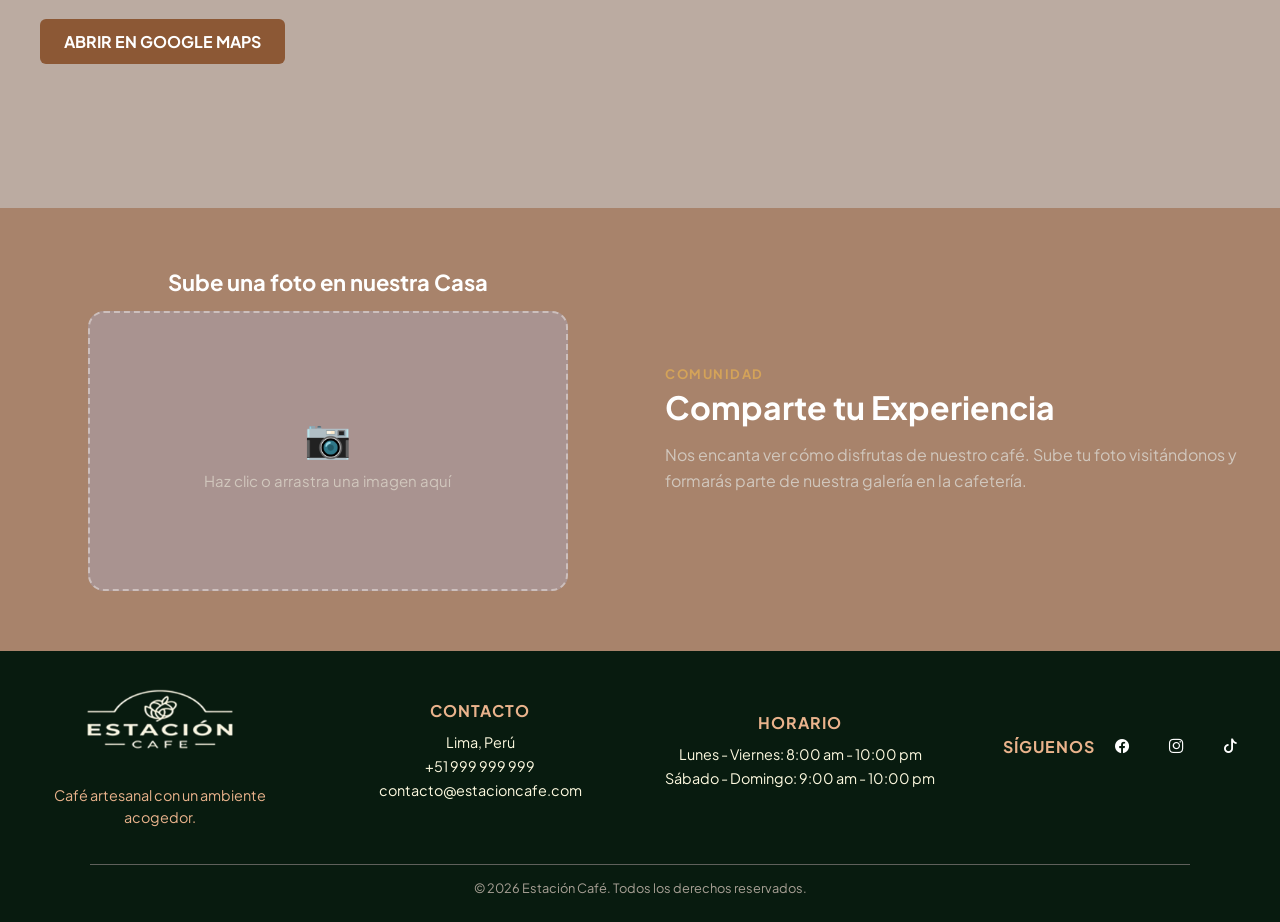
==== commit 649af89c: "Merge branch 'main' of https://github.com/yanjosueflores-glitch/cafeteria-web" ====
--- a/Cafetería/Cafetería/index.html
+++ b/Cafetería/Cafetería/index.html
@@ -26,11 +26,11 @@
   <span id="weather-text" class="weather-text"></span>
 </div>
     
-    <div class="promo-badge ">OFERTA LIMITADA</div>
+    <div class="promo-badge ">¡Promociones!</div>
     
     <!-- Texto de la Promoción -->
     <p class="promo-text">
-      <strong>¡OFERTA 2x1! En tu Café favorito + Postre de regalo</strong> — Finaliza en:
+      <strong>Combo Familiar 2 x 1</strong> — Finaliza en:
     </p>
 
     <div class="promo-timer">
@@ -50,7 +50,7 @@
       </div>
     </div>
 
-    <a href="#promociones" class="promo-btn">Reclamar</a>
+    <a href="promociones.html#promociones" class="promo-btn">Reclamar</a>
   
 
     
--- a/Cafetería/Cafetería/css/estilos.css
+++ b/Cafetería/Cafetería/css/estilos.css
@@ -1118,6 +1118,7 @@
     overflow:hidden;
 
     box-shadow:0px 0px 15px rgba(0,0,0,0.15);
+    text-align: center;
 
 }
 
@@ -1153,7 +1154,8 @@
 
 .promo button{
 
-    margin:15px;
+    margin:15px auto;
+    display: block;
 
     padding:12px 20px;
 
@@ -1212,6 +1214,7 @@
     flex-direction: column;
     gap: 5px;
     margin: 10px 0;
+    align-items: center;
 }
 
 .cantidad-box label{
